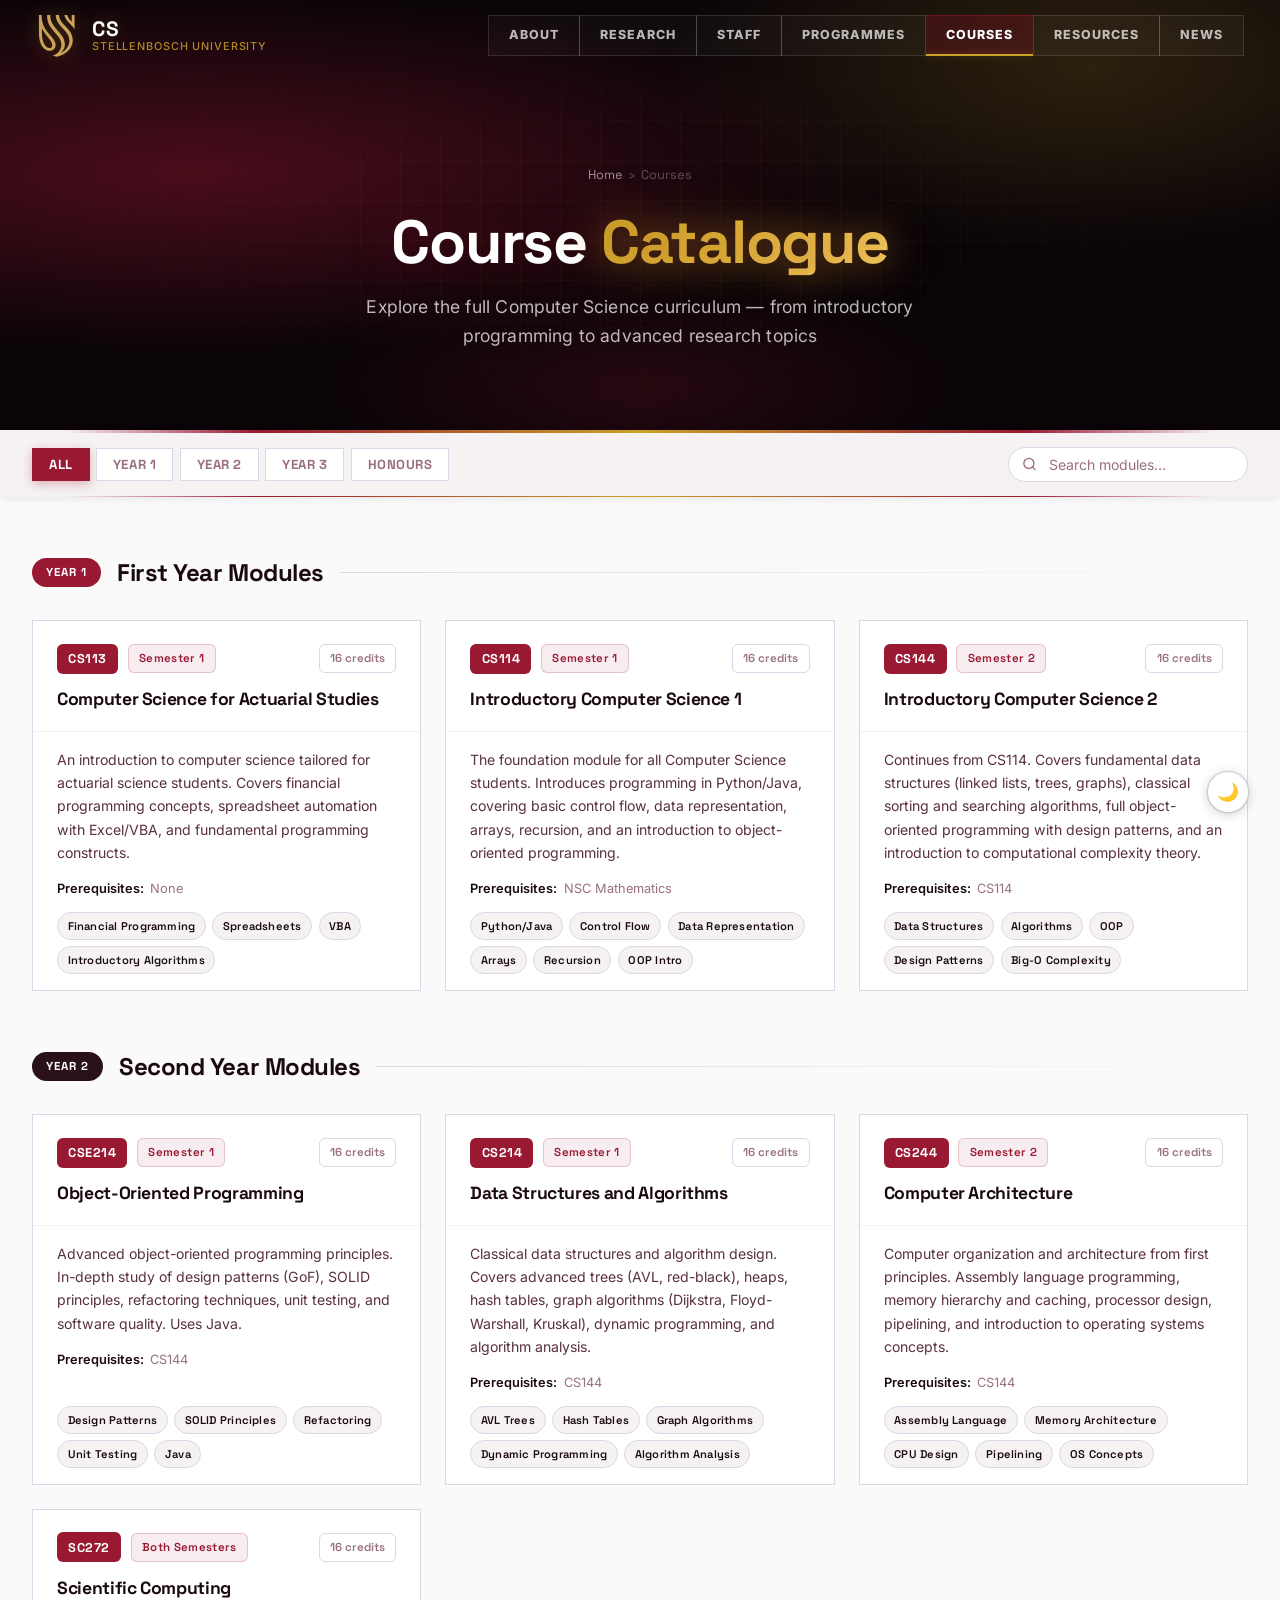
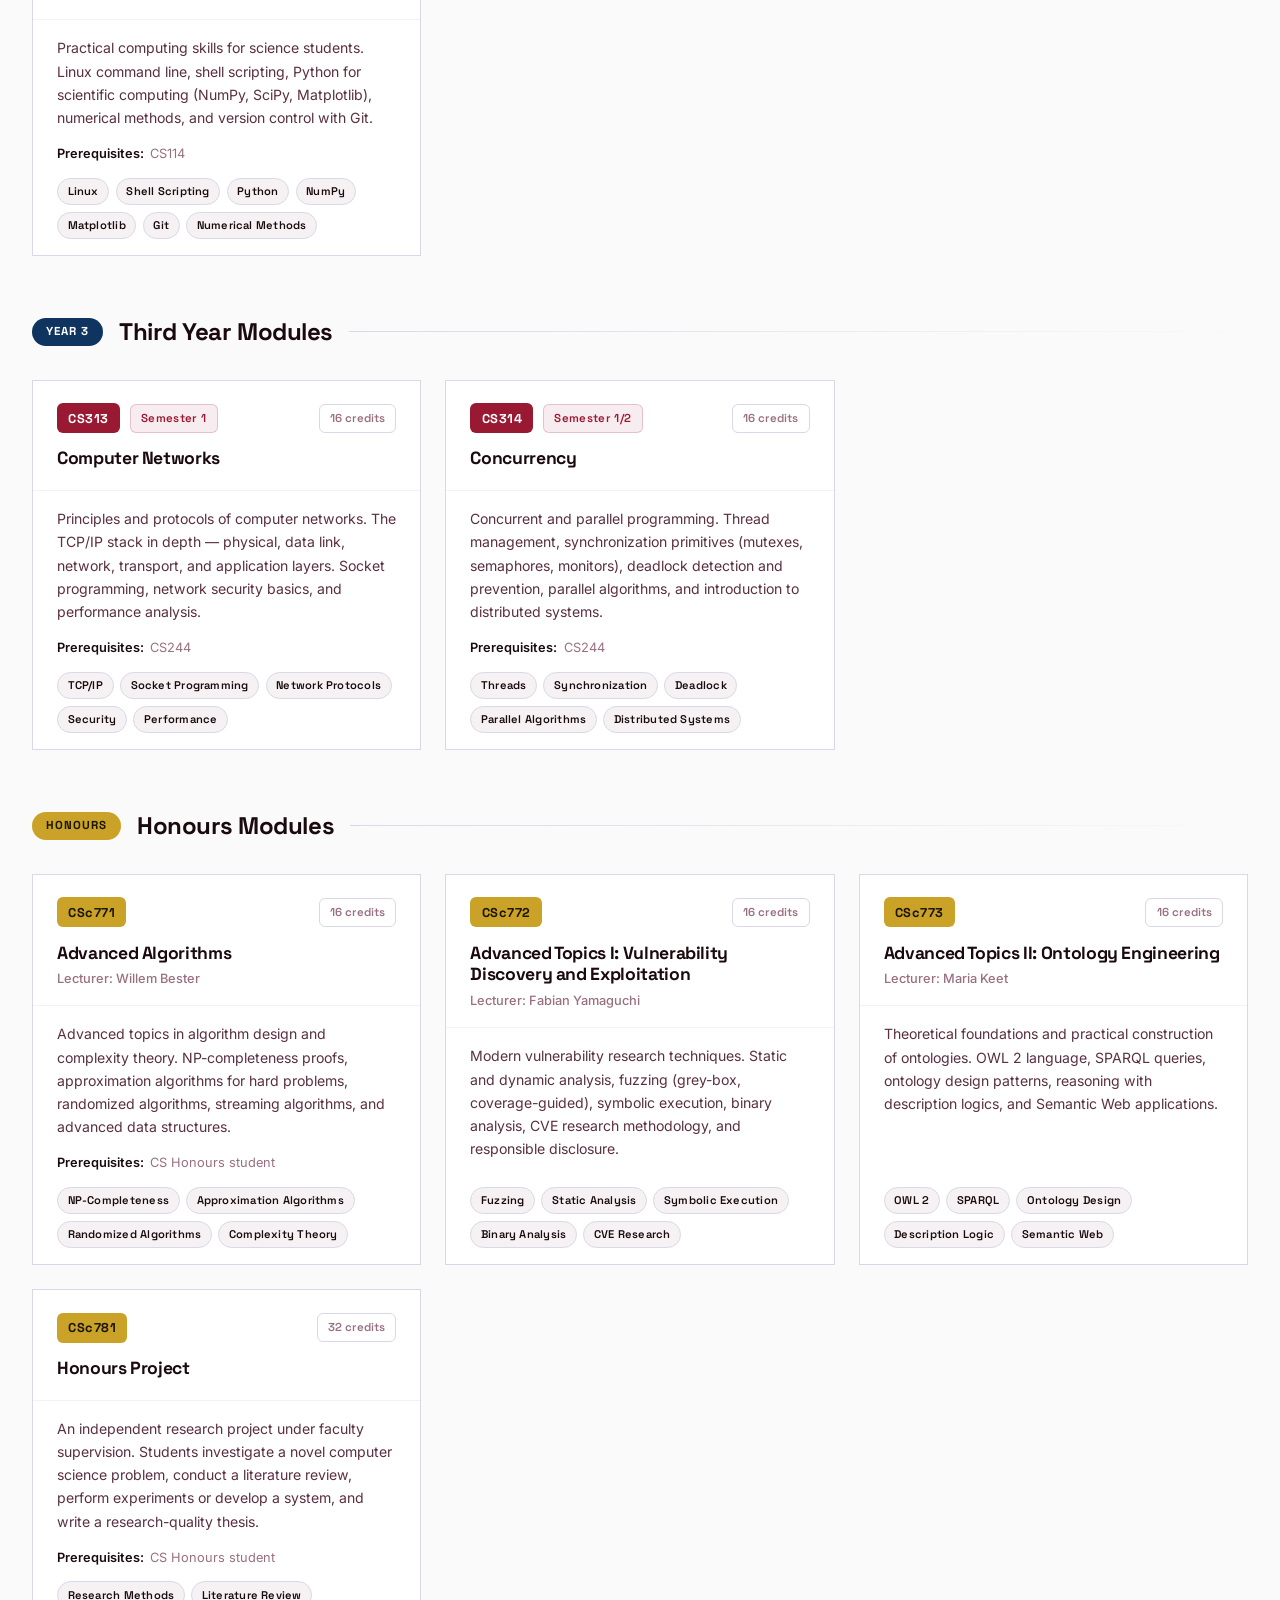
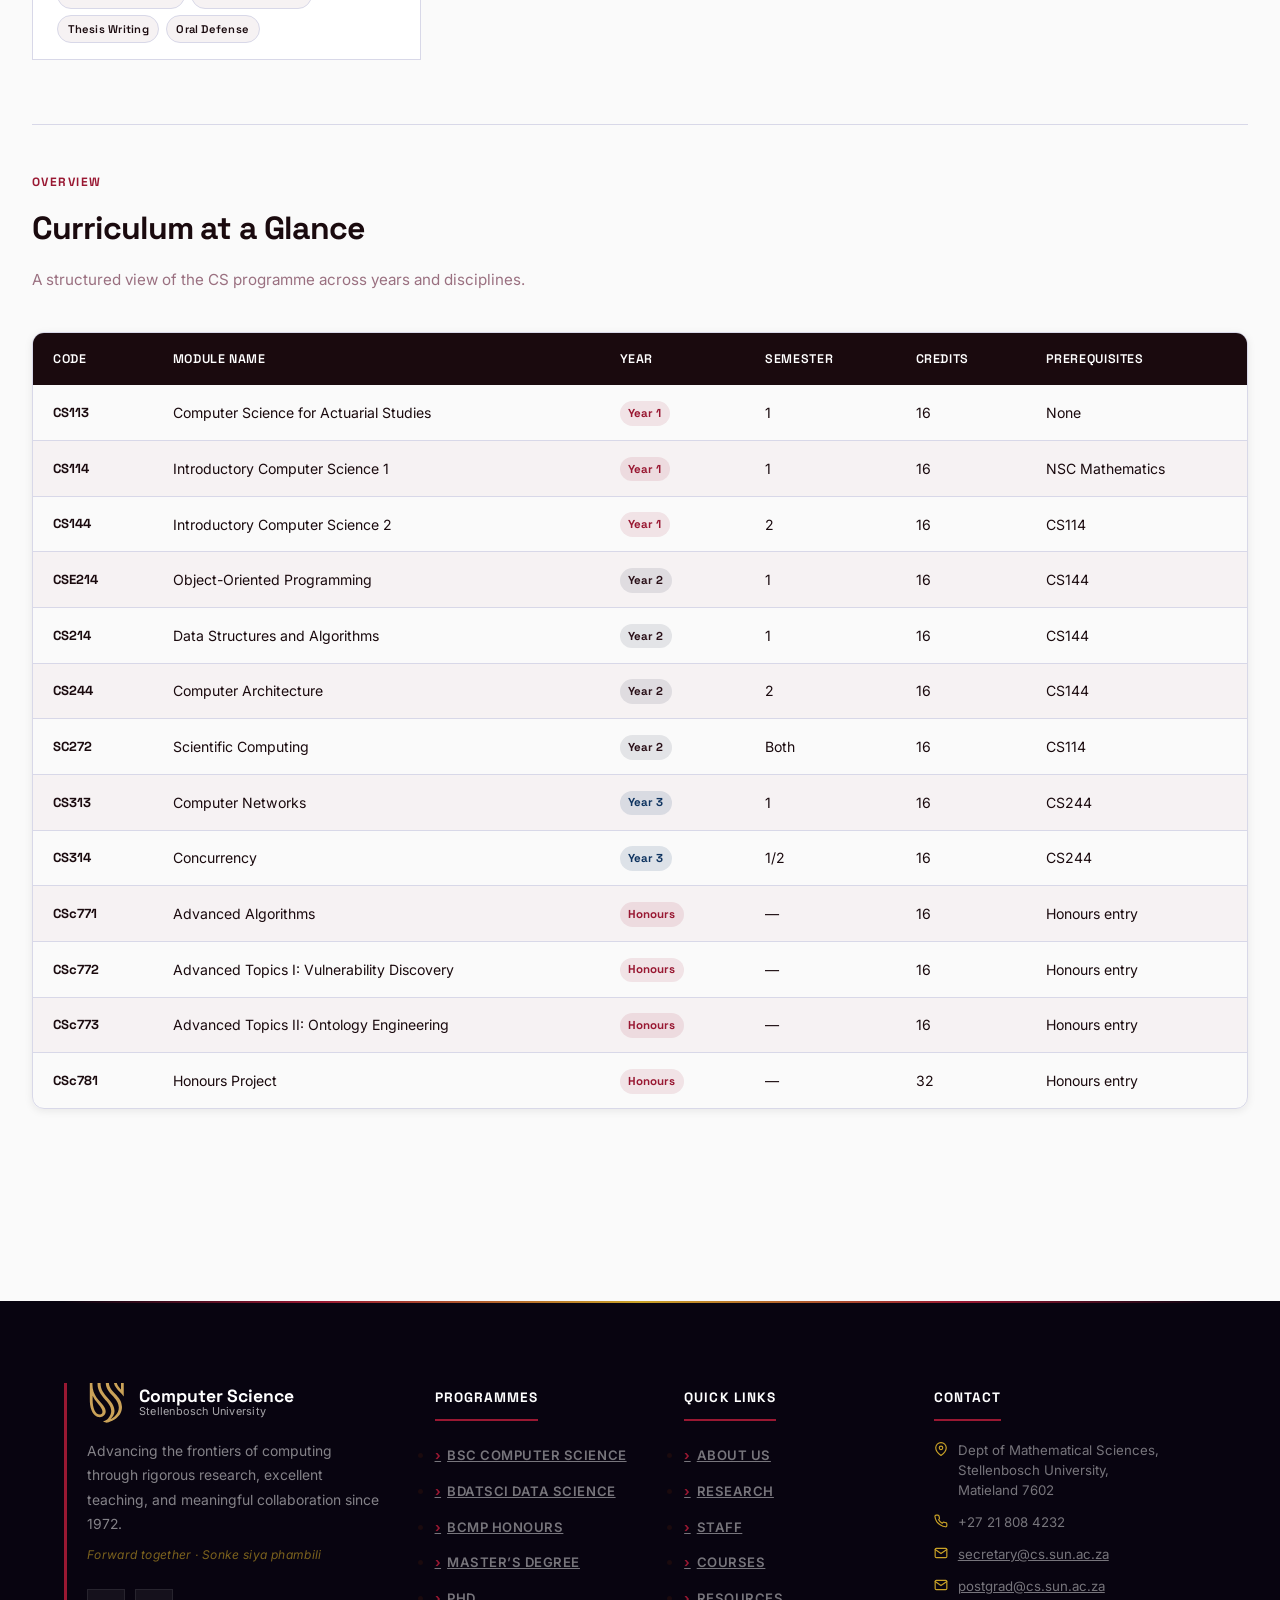
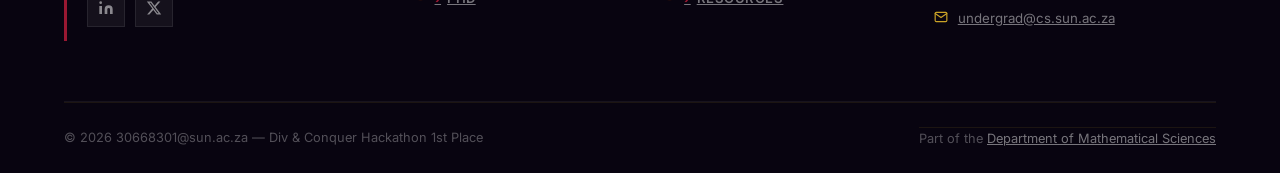
==== courses.html @ bff385bc "Stellenbosch CS Department website - hackathon" ====
<!DOCTYPE html>
<html lang="en">
<head>
  <script>var t=localStorage.getItem("su-theme");if(t)document.documentElement.setAttribute("data-theme",t);</script>
  <meta charset="UTF-8" />
  <meta name="viewport" content="width=device-width, initial-scale=1.0" />
  <title>Courses | Computer Science | Stellenbosch University</title>
  <meta name="description" content="Browse the full course catalogue for the Computer Science Division at Stellenbosch University — modules from first year through postgraduate level." />
  <link rel="icon" type="image/svg+xml" href="su-logo.svg" />
  <link rel="preconnect" href="https://fonts.googleapis.com" />
  <link rel="preconnect" href="https://fonts.gstatic.com" crossorigin />
  <link href="https://fonts.googleapis.com/css2?family=Space+Grotesk:wght@400;500;600;700&family=Inter:wght@300;400;500;600&display=swap" rel="stylesheet" />
  <link rel="stylesheet" href="theme.css" />
  <style>
    *, *::before, *::after { box-sizing: border-box; margin: 0; padding: 0; }

    html { scroll-behavior: smooth; }

    body {
      font-family: var(--font-body);
      background: var(--light);
      color: var(--text-body);
      line-height: 1.65;
    }

    /* ── PAGE HERO ── */
    .page-hero {
      padding: 10rem 2rem 5rem;
      background: var(--dark);
      position: relative;
      overflow: hidden;
      text-align: center;
    }

    .page-hero::before {
      content: '';
      position: absolute;
      inset: 0;
      background:
        radial-gradient(ellipse 80% 60% at 50% 0%, rgba(153,24,50,0.35) 0%, transparent 65%),
        radial-gradient(ellipse 40% 40% at 80% 100%, rgba(201,162,39,0.12) 0%, transparent 60%);
    }

    .page-hero::after {
      content: '';
      position: absolute;
      inset: 0;
      background-image:
        linear-gradient(rgba(255,255,255,0.025) 1px, transparent 1px),
        linear-gradient(90deg, rgba(255,255,255,0.025) 1px, transparent 1px);
      background-size: 48px 48px;
      mask-image: radial-gradient(ellipse at center, black 30%, transparent 75%);
    }

    .page-hero-content { position: relative; z-index: 1; max-width: 700px; margin: 0 auto; }

    .breadcrumb {
      display: inline-flex;
      align-items: center;
      gap: 0.4rem;
      font-size: 0.8rem;
      color: rgba(255,255,255,0.5);
      margin-bottom: 1.5rem;
      font-family: var(--font-heading);
    }

    .breadcrumb a { color: var(--accent); text-decoration: none; }
    .breadcrumb a:hover { color: var(--accent-light); }
    .breadcrumb span { color: rgba(255,255,255,0.3); }

    .page-hero h1 {
      font-family: var(--font-heading);
      font-size: clamp(2.2rem, 5vw, 3.8rem);
      font-weight: 700;
      color: white;
      letter-spacing: -0.03em;
      margin-bottom: 1rem;
      line-height: 1.1;
    }

    .page-hero h1 span { color: var(--accent); }

    .page-hero p {
      font-size: 1.1rem;
      color: rgba(255,255,255,0.65);
      max-width: 580px;
      margin: 0 auto;
      font-weight: 300;
    }

    /* ── FILTER + SEARCH BAR ── */
    .filter-bar {
      position: sticky;
      top: var(--su-nav-height, 72px);
      z-index: 900;
      background: var(--surface-alt);
      backdrop-filter: blur(10px);
      border-bottom: 1px solid var(--mid-gray);
      padding: 0.85rem 2rem;
      box-shadow: var(--shadow-sm);
    }

    .filter-bar-inner {
      max-width: 1280px;
      margin: 0 auto;
      display: flex;
      align-items: center;
      gap: 1.25rem;
      flex-wrap: wrap;
    }

    .year-tabs {
      display: flex;
      gap: 0.4rem;
      flex-wrap: wrap;
    }

    .tab-btn {
      font-family: var(--font-heading);
      font-size: 0.82rem;
      font-weight: 600;
      padding: 0.42rem 1rem;
      border-radius: 30px;
      border: 1.5px solid var(--mid-gray);
      background: var(--surface);
      color: var(--text-muted);
      cursor: pointer;
      transition: all var(--transition);
    }

    .tab-btn:hover { border-color: var(--primary); color: var(--primary); }

    .tab-btn.active {
      background: var(--primary);
      border-color: var(--primary);
      color: white;
      box-shadow: 0 3px 10px rgba(153,24,50,0.3);
    }

    .search-wrap {
      margin-left: auto;
      position: relative;
    }

    .search-wrap svg {
      position: absolute;
      left: 0.85rem;
      top: 50%;
      transform: translateY(-50%);
      color: var(--text-muted);
      pointer-events: none;
    }

    #module-search {
      font-family: var(--font-body);
      font-size: 0.88rem;
      padding: 0.52rem 1rem 0.52rem 2.5rem;
      border: 1.5px solid var(--mid-gray);
      border-radius: 30px;
      background: var(--surface);
      color: var(--text-body);
      width: 240px;
      transition: border-color var(--transition), box-shadow var(--transition);
      outline: none;
    }

    #module-search:focus {
      border-color: var(--primary);
      box-shadow: 0 0 0 3px rgba(153,24,50,0.12);
    }

    #module-search::placeholder { color: var(--text-muted); }

    /* ── MAIN CONTENT ── */
    .main { max-width: 1280px; margin: 0 auto; padding: 3.5rem 2rem 5rem; }

    /* ── YEAR SECTION HEADERS ── */
    .year-section { margin-bottom: 3.5rem; }

    .year-section-header {
      display: flex;
      align-items: center;
      gap: 1rem;
      margin-bottom: 1.75rem;
    }

    .year-badge {
      font-family: var(--font-heading);
      font-size: 0.72rem;
      font-weight: 700;
      letter-spacing: 0.08em;
      text-transform: uppercase;
      padding: 0.3rem 0.9rem;
      border-radius: 30px;
      background: var(--primary);
      color: white;
      flex-shrink: 0;
    }

    .year-section-header h2 {
      font-family: var(--font-heading);
      font-size: 1.5rem;
      font-weight: 700;
      color: var(--dark);
      letter-spacing: -0.02em;
    }

    .year-section-header::after {
      content: '';
      flex: 1;
      height: 1px;
      background: linear-gradient(90deg, var(--mid-gray) 0%, transparent 100%);
    }

    /* ── MODULE GRID ── */
    .modules-grid {
      display: grid;
      grid-template-columns: repeat(auto-fill, minmax(340px, 1fr));
      gap: 1.5rem;
    }

    /* ── MODULE CARD ── */
    .module-card {
      background: var(--surface);
      border-radius: var(--border-radius);
      border: 1px solid var(--mid-gray);
      overflow: hidden;
      display: flex;
      flex-direction: column;
      transition: transform var(--transition), box-shadow var(--transition), border-color var(--transition);
      opacity: 0;
      transform: translateY(28px);
    }

    .module-card.visible {
      opacity: 1;
      transform: translateY(0);
      transition: opacity 0.5s ease, transform 0.5s ease, box-shadow var(--transition), border-color var(--transition);
    }

    .module-card:hover {
      transform: translateY(-4px);
      box-shadow: var(--shadow-md);
      border-color: rgba(153,24,50,0.25);
    }

    .module-card-top {
      padding: 1.4rem 1.5rem 1rem;
      border-bottom: 1px solid var(--light-gray);
    }

    .module-card-meta {
      display: flex;
      align-items: center;
      gap: 0.6rem;
      flex-wrap: wrap;
      margin-bottom: 0.9rem;
    }

    .module-code {
      font-family: var(--font-heading);
      font-size: 0.8rem;
      font-weight: 700;
      letter-spacing: 0.04em;
      background: var(--primary);
      color: white;
      padding: 0.28rem 0.7rem;
      border-radius: var(--border-radius-sm);
    }

    .semester-badge {
      font-family: var(--font-heading);
      font-size: 0.72rem;
      font-weight: 600;
      letter-spacing: 0.03em;
      padding: 0.25rem 0.65rem;
      border-radius: var(--border-radius-sm);
      background: rgba(153,24,50,0.08);
      color: var(--primary);
      border: 1px solid rgba(153,24,50,0.2);
    }

    .credit-badge {
      font-family: var(--font-heading);
      font-size: 0.72rem;
      font-weight: 600;
      color: var(--text-muted);
      border: 1px solid var(--mid-gray);
      padding: 0.25rem 0.65rem;
      border-radius: var(--border-radius-sm);
      margin-left: auto;
    }

    .module-card-top h3 {
      font-family: var(--font-heading);
      font-size: 1.1rem;
      font-weight: 700;
      color: var(--dark);
      letter-spacing: -0.02em;
      line-height: 1.25;
      margin-bottom: 0.3rem;
    }

    .module-lecturer {
      font-size: 0.8rem;
      color: var(--text-muted);
      font-weight: 500;
    }

    .module-card-body {
      padding: 1rem 1.5rem;
      flex: 1;
      display: flex;
      flex-direction: column;
      gap: 0.85rem;
    }

    .module-desc {
      font-size: 0.88rem;
      color: var(--text-secondary);
      line-height: 1.65;
    }

    .prereqs {
      font-size: 0.8rem;
      color: var(--text-muted);
      display: flex;
      align-items: flex-start;
      gap: 0.4rem;
    }

    .prereqs strong {
      color: var(--text-body);
      font-weight: 600;
      white-space: nowrap;
    }

    .topics {
      display: flex;
      flex-wrap: wrap;
      gap: 0.4rem;
      margin-top: auto;
    }

    .topic-chip {
      font-family: var(--font-heading);
      font-size: 0.7rem;
      font-weight: 600;
      letter-spacing: 0.02em;
      padding: 0.22rem 0.6rem;
      border-radius: 30px;
      background: var(--light-gray);
      color: var(--text-body);
      border: 1px solid var(--mid-gray);
      transition: background var(--transition), color var(--transition);
    }

    .module-card:hover .topic-chip {
      background: rgba(153,24,50,0.05);
      border-color: rgba(153,24,50,0.2);
      color: var(--primary-dark);
    }

    /* ── NO RESULTS ── */
    .no-results {
      display: none;
      text-align: center;
      padding: 4rem 2rem;
      color: var(--text-muted);
    }

    .no-results svg { margin-bottom: 1rem; opacity: 0.4; }
    .no-results h3 { font-family: var(--font-heading); font-size: 1.3rem; color: var(--text-body); margin-bottom: 0.5rem; }
    .no-results p { font-size: 0.9rem; }

    /* ── CURRICULUM TABLE ── */
    .curriculum-section {
      margin: 4rem 0;
      padding: 3rem 0;
      border-top: 1px solid var(--mid-gray);
    }

    .section-label {
      font-family: var(--font-heading);
      font-size: 0.75rem;
      font-weight: 700;
      letter-spacing: 0.12em;
      text-transform: uppercase;
      color: var(--primary);
      margin-bottom: 0.6rem;
    }

    .curriculum-section h2 {
      font-family: var(--font-heading);
      font-size: 2rem;
      font-weight: 700;
      color: var(--dark);
      letter-spacing: -0.03em;
      margin-bottom: 0.75rem;
    }

    .curriculum-section > p {
      color: var(--text-muted);
      font-size: 0.95rem;
      margin-bottom: 2.5rem;
      max-width: 600px;
    }

    .curriculum-table-wrap {
      overflow-x: auto;
      border-radius: var(--border-radius);
      border: 1px solid var(--mid-gray);
      box-shadow: var(--shadow-sm);
    }

    .curriculum-table {
      width: 100%;
      border-collapse: collapse;
      font-size: 0.88rem;
    }

    .curriculum-table thead {
      background: var(--dark);
      color: white;
    }

    .curriculum-table thead th {
      font-family: var(--font-heading);
      font-size: 0.78rem;
      font-weight: 600;
      letter-spacing: 0.05em;
      text-transform: uppercase;
      padding: 1rem 1.25rem;
      text-align: left;
      white-space: nowrap;
    }

    .curriculum-table tbody tr {
      border-bottom: 1px solid var(--mid-gray);
      transition: background var(--transition);
    }

    .curriculum-table tbody tr:last-child { border-bottom: none; }
    .curriculum-table tbody tr:hover { background: rgba(153,24,50,0.03); }

    .curriculum-table tbody td {
      padding: 0.9rem 1.25rem;
      vertical-align: middle;
      color: var(--text-body);
    }

    .curriculum-table tbody tr:nth-child(even) td { background: var(--surface-alt); }
    .curriculum-table tbody tr:nth-child(even):hover td { background: rgba(153,24,50,0.03); }

    .ct-code {
      font-family: var(--font-heading);
      font-weight: 700;
      color: var(--primary);
      font-size: 0.82rem;
    }

    .ct-year {
      display: inline-block;
      font-size: 0.72rem;
      font-weight: 700;
      font-family: var(--font-heading);
      padding: 0.18rem 0.55rem;
      border-radius: 30px;
    }

    .ct-year-1 { background: rgba(153,24,50,0.1); color: var(--primary); }
    .ct-year-2 { background: rgba(22,33,62,0.1); color: var(--dark-mid); }
    .ct-year-3 { background: rgba(15,52,96,0.12); color: var(--dark-card); }
    .ct-year-h { background: rgba(153,24,50,0.1); color: var(--primary); }


    /* ── ANIMATIONS ── */
    @keyframes fadeSlideUp {
      from { opacity: 0; transform: translateY(24px); }
      to { opacity: 1; transform: translateY(0); }
    }

    .fade-up {
      opacity: 0;
      transform: translateY(24px);
      transition: opacity 0.6s ease, transform 0.6s ease;
    }

    .fade-up.visible {
      opacity: 1;
      transform: translateY(0);
    }

    /* ── RESPONSIVE ── */
    @media (max-width: 768px) {
      .modules-grid { grid-template-columns: 1fr; }
      .filter-bar-inner { gap: 0.75rem; }
      .page-hero { padding: 8rem 1.25rem 4rem; }
    }

    @media (max-width: 480px) {
      .main { padding: 2.5rem 1.25rem 4rem; }
      .year-tabs { gap: 0.3rem; }
      .tab-btn { font-size: 0.75rem; padding: 0.35rem 0.75rem; }
    }

    /* ── HONOURS ACCENT ── */
    .module-card[data-year="honours"] .module-code { background: var(--accent); color: #1a1400; }
    .module-card[data-year="honours"] .year-badge { background: var(--accent); color: #1a1400; }

    /* ── HIDDEN STATE ── */
    .module-card.hidden { display: none; }
    .year-section.hidden { display: none; }
  </style>
</head>
<body>
<a href="#main-content" class="skip-to-content">Skip to main content</a>

<!-- ── NAVIGATION (Web Component) ── -->
<script src="components.js"></script>
<su-nav></su-nav>

<!-- ── PAGE HERO ── -->
<section class="page-hero">
  <div class="page-hero-content">
    <div class="breadcrumb">
      <a href="index.html">Home</a>
      <span>›</span>
      <span>Courses</span>
    </div>
    <h1>Course <span>Catalogue</span></h1>
    <p>Explore the full Computer Science curriculum — from introductory programming to advanced research topics</p>
  </div>
</section>

<!-- ── FILTER BAR ── -->
<div class="filter-bar" id="filter-bar">
  <div class="filter-bar-inner">
    <div class="year-tabs" role="tablist" aria-label="Filter by year">
      <button class="tab-btn active" data-filter="all" role="tab" aria-selected="true">All</button>
      <button class="tab-btn" data-filter="1" role="tab" aria-selected="false">Year 1</button>
      <button class="tab-btn" data-filter="2" role="tab" aria-selected="false">Year 2</button>
      <button class="tab-btn" data-filter="3" role="tab" aria-selected="false">Year 3</button>
      <button class="tab-btn" data-filter="honours" role="tab" aria-selected="false">Honours</button>
    </div>
    <div class="search-wrap">
      <svg width="15" height="15" viewBox="0 0 24 24" fill="none" stroke="currentColor" stroke-width="2.2" stroke-linecap="round" stroke-linejoin="round">
        <circle cx="11" cy="11" r="8"/><line x1="21" y1="21" x2="16.65" y2="16.65"/>
      </svg>
      <input type="text" id="module-search" placeholder="Search modules…" aria-label="Search modules" autocomplete="off" />
    </div>
  </div>
</div>

<!-- ── MAIN ── -->
<main class="main" id="main-content">

  <!-- YEAR 1 -->
  <section class="year-section" id="section-year1">
    <div class="year-section-header">
      <span class="year-badge">Year 1</span>
      <h2>First Year Modules</h2>
    </div>
    <div class="modules-grid">

      <!-- CS113 -->
      <article class="module-card fade-up" data-year="1" data-code="cs113" data-name="computer science for actuarial studies">
        <div class="module-card-top">
          <div class="module-card-meta">
            <span class="module-code">CS113</span>
            <span class="semester-badge">Semester 1</span>
            <span class="credit-badge">16 credits</span>
          </div>
          <h3>Computer Science for Actuarial Studies</h3>
        </div>
        <div class="module-card-body">
          <p class="module-desc">An introduction to computer science tailored for actuarial science students. Covers financial programming concepts, spreadsheet automation with Excel/VBA, and fundamental programming constructs.</p>
          <p class="prereqs"><strong>Prerequisites:</strong> None</p>
          <div class="topics">
            <span class="topic-chip">Financial Programming</span>
            <span class="topic-chip">Spreadsheets</span>
            <span class="topic-chip">VBA</span>
            <span class="topic-chip">Introductory Algorithms</span>
          </div>
        </div>
      </article>

      <!-- CS114 -->
      <article class="module-card fade-up" data-year="1" data-code="cs114" data-name="introductory computer science 1">
        <div class="module-card-top">
          <div class="module-card-meta">
            <span class="module-code">CS114</span>
            <span class="semester-badge">Semester 1</span>
            <span class="credit-badge">16 credits</span>
          </div>
          <h3>Introductory Computer Science 1</h3>
        </div>
        <div class="module-card-body">
          <p class="module-desc">The foundation module for all Computer Science students. Introduces programming in Python/Java, covering basic control flow, data representation, arrays, recursion, and an introduction to object-oriented programming.</p>
          <p class="prereqs"><strong>Prerequisites:</strong> NSC Mathematics</p>
          <div class="topics">
            <span class="topic-chip">Python/Java</span>
            <span class="topic-chip">Control Flow</span>
            <span class="topic-chip">Data Representation</span>
            <span class="topic-chip">Arrays</span>
            <span class="topic-chip">Recursion</span>
            <span class="topic-chip">OOP Intro</span>
          </div>
        </div>
      </article>

      <!-- CS144 -->
      <article class="module-card fade-up" data-year="1" data-code="cs144" data-name="introductory computer science 2">
        <div class="module-card-top">
          <div class="module-card-meta">
            <span class="module-code">CS144</span>
            <span class="semester-badge">Semester 2</span>
            <span class="credit-badge">16 credits</span>
          </div>
          <h3>Introductory Computer Science 2</h3>
        </div>
        <div class="module-card-body">
          <p class="module-desc">Continues from CS114. Covers fundamental data structures (linked lists, trees, graphs), classical sorting and searching algorithms, full object-oriented programming with design patterns, and an introduction to computational complexity theory.</p>
          <p class="prereqs"><strong>Prerequisites:</strong> CS114</p>
          <div class="topics">
            <span class="topic-chip">Data Structures</span>
            <span class="topic-chip">Algorithms</span>
            <span class="topic-chip">OOP</span>
            <span class="topic-chip">Design Patterns</span>
            <span class="topic-chip">Big-O Complexity</span>
          </div>
        </div>
      </article>

    </div>
  </section>

  <!-- YEAR 2 -->
  <section class="year-section" id="section-year2">
    <div class="year-section-header">
      <span class="year-badge" style="background:var(--dark-mid);">Year 2</span>
      <h2>Second Year Modules</h2>
    </div>
    <div class="modules-grid">

      <!-- CSE214 -->
      <article class="module-card fade-up" data-year="2" data-code="cse214" data-name="object-oriented programming">
        <div class="module-card-top">
          <div class="module-card-meta">
            <span class="module-code">CSE214</span>
            <span class="semester-badge">Semester 1</span>
            <span class="credit-badge">16 credits</span>
          </div>
          <h3>Object-Oriented Programming</h3>
        </div>
        <div class="module-card-body">
          <p class="module-desc">Advanced object-oriented programming principles. In-depth study of design patterns (GoF), SOLID principles, refactoring techniques, unit testing, and software quality. Uses Java.</p>
          <p class="prereqs"><strong>Prerequisites:</strong> CS144</p>
          <div class="topics">
            <span class="topic-chip">Design Patterns</span>
            <span class="topic-chip">SOLID Principles</span>
            <span class="topic-chip">Refactoring</span>
            <span class="topic-chip">Unit Testing</span>
            <span class="topic-chip">Java</span>
          </div>
        </div>
      </article>

      <!-- CS214 -->
      <article class="module-card fade-up" data-year="2" data-code="cs214" data-name="data structures and algorithms">
        <div class="module-card-top">
          <div class="module-card-meta">
            <span class="module-code">CS214</span>
            <span class="semester-badge">Semester 1</span>
            <span class="credit-badge">16 credits</span>
          </div>
          <h3>Data Structures and Algorithms</h3>
        </div>
        <div class="module-card-body">
          <p class="module-desc">Classical data structures and algorithm design. Covers advanced trees (AVL, red-black), heaps, hash tables, graph algorithms (Dijkstra, Floyd-Warshall, Kruskal), dynamic programming, and algorithm analysis.</p>
          <p class="prereqs"><strong>Prerequisites:</strong> CS144</p>
          <div class="topics">
            <span class="topic-chip">AVL Trees</span>
            <span class="topic-chip">Hash Tables</span>
            <span class="topic-chip">Graph Algorithms</span>
            <span class="topic-chip">Dynamic Programming</span>
            <span class="topic-chip">Algorithm Analysis</span>
          </div>
        </div>
      </article>

      <!-- CS244 -->
      <article class="module-card fade-up" data-year="2" data-code="cs244" data-name="computer architecture">
        <div class="module-card-top">
          <div class="module-card-meta">
            <span class="module-code">CS244</span>
            <span class="semester-badge">Semester 2</span>
            <span class="credit-badge">16 credits</span>
          </div>
          <h3>Computer Architecture</h3>
        </div>
        <div class="module-card-body">
          <p class="module-desc">Computer organization and architecture from first principles. Assembly language programming, memory hierarchy and caching, processor design, pipelining, and introduction to operating systems concepts.</p>
          <p class="prereqs"><strong>Prerequisites:</strong> CS144</p>
          <div class="topics">
            <span class="topic-chip">Assembly Language</span>
            <span class="topic-chip">Memory Architecture</span>
            <span class="topic-chip">CPU Design</span>
            <span class="topic-chip">Pipelining</span>
            <span class="topic-chip">OS Concepts</span>
          </div>
        </div>
      </article>

      <!-- SC272 -->
      <article class="module-card fade-up" data-year="2" data-code="sc272" data-name="scientific computing">
        <div class="module-card-top">
          <div class="module-card-meta">
            <span class="module-code">SC272</span>
            <span class="semester-badge">Both Semesters</span>
            <span class="credit-badge">16 credits</span>
          </div>
          <h3>Scientific Computing</h3>
        </div>
        <div class="module-card-body">
          <p class="module-desc">Practical computing skills for science students. Linux command line, shell scripting, Python for scientific computing (NumPy, SciPy, Matplotlib), numerical methods, and version control with Git.</p>
          <p class="prereqs"><strong>Prerequisites:</strong> CS114</p>
          <div class="topics">
            <span class="topic-chip">Linux</span>
            <span class="topic-chip">Shell Scripting</span>
            <span class="topic-chip">Python</span>
            <span class="topic-chip">NumPy</span>
            <span class="topic-chip">Matplotlib</span>
            <span class="topic-chip">Git</span>
            <span class="topic-chip">Numerical Methods</span>
          </div>
        </div>
      </article>

    </div>
  </section>

  <!-- YEAR 3 -->
  <section class="year-section" id="section-year3">
    <div class="year-section-header">
      <span class="year-badge" style="background:var(--dark-card);">Year 3</span>
      <h2>Third Year Modules</h2>
    </div>
    <div class="modules-grid">

      <!-- CS313 -->
      <article class="module-card fade-up" data-year="3" data-code="cs313" data-name="computer networks">
        <div class="module-card-top">
          <div class="module-card-meta">
            <span class="module-code">CS313</span>
            <span class="semester-badge">Semester 1</span>
            <span class="credit-badge">16 credits</span>
          </div>
          <h3>Computer Networks</h3>
        </div>
        <div class="module-card-body">
          <p class="module-desc">Principles and protocols of computer networks. The TCP/IP stack in depth — physical, data link, network, transport, and application layers. Socket programming, network security basics, and performance analysis.</p>
          <p class="prereqs"><strong>Prerequisites:</strong> CS244</p>
          <div class="topics">
            <span class="topic-chip">TCP/IP</span>
            <span class="topic-chip">Socket Programming</span>
            <span class="topic-chip">Network Protocols</span>
            <span class="topic-chip">Security</span>
            <span class="topic-chip">Performance</span>
          </div>
        </div>
      </article>

      <!-- CS314 -->
      <article class="module-card fade-up" data-year="3" data-code="cs314" data-name="concurrency">
        <div class="module-card-top">
          <div class="module-card-meta">
            <span class="module-code">CS314</span>
            <span class="semester-badge">Semester 1/2</span>
            <span class="credit-badge">16 credits</span>
          </div>
          <h3>Concurrency</h3>
        </div>
        <div class="module-card-body">
          <p class="module-desc">Concurrent and parallel programming. Thread management, synchronization primitives (mutexes, semaphores, monitors), deadlock detection and prevention, parallel algorithms, and introduction to distributed systems.</p>
          <p class="prereqs"><strong>Prerequisites:</strong> CS244</p>
          <div class="topics">
            <span class="topic-chip">Threads</span>
            <span class="topic-chip">Synchronization</span>
            <span class="topic-chip">Deadlock</span>
            <span class="topic-chip">Parallel Algorithms</span>
            <span class="topic-chip">Distributed Systems</span>
          </div>
        </div>
      </article>

    </div>
  </section>

  <!-- HONOURS -->
  <section class="year-section" id="section-honours">
    <div class="year-section-header">
      <span class="year-badge" style="background:var(--accent);color:#1a1400;">Honours</span>
      <h2>Honours Modules</h2>
    </div>
    <div class="modules-grid">

      <!-- CSc771 -->
      <article class="module-card fade-up" data-year="honours" data-code="csc771" data-name="advanced algorithms">
        <div class="module-card-top">
          <div class="module-card-meta">
            <span class="module-code" style="background:var(--accent);color:#1a1400;">CSc771</span>
            <span class="credit-badge">16 credits</span>
          </div>
          <h3>Advanced Algorithms</h3>
          <p class="module-lecturer">Lecturer: Willem Bester</p>
        </div>
        <div class="module-card-body">
          <p class="module-desc">Advanced topics in algorithm design and complexity theory. NP-completeness proofs, approximation algorithms for hard problems, randomized algorithms, streaming algorithms, and advanced data structures.</p>
          <p class="prereqs"><strong>Prerequisites:</strong> CS Honours student</p>
          <div class="topics">
            <span class="topic-chip">NP-Completeness</span>
            <span class="topic-chip">Approximation Algorithms</span>
            <span class="topic-chip">Randomized Algorithms</span>
            <span class="topic-chip">Complexity Theory</span>
          </div>
        </div>
      </article>

      <!-- CSc772 -->
      <article class="module-card fade-up" data-year="honours" data-code="csc772" data-name="advanced topics vulnerability discovery exploitation">
        <div class="module-card-top">
          <div class="module-card-meta">
            <span class="module-code" style="background:var(--accent);color:#1a1400;">CSc772</span>
            <span class="credit-badge">16 credits</span>
          </div>
          <h3>Advanced Topics I: Vulnerability Discovery and Exploitation</h3>
          <p class="module-lecturer">Lecturer: Fabian Yamaguchi</p>
        </div>
        <div class="module-card-body">
          <p class="module-desc">Modern vulnerability research techniques. Static and dynamic analysis, fuzzing (grey-box, coverage-guided), symbolic execution, binary analysis, CVE research methodology, and responsible disclosure.</p>
          <div class="topics">
            <span class="topic-chip">Fuzzing</span>
            <span class="topic-chip">Static Analysis</span>
            <span class="topic-chip">Symbolic Execution</span>
            <span class="topic-chip">Binary Analysis</span>
            <span class="topic-chip">CVE Research</span>
          </div>
        </div>
      </article>

      <!-- CSc773 -->
      <article class="module-card fade-up" data-year="honours" data-code="csc773" data-name="advanced topics ontology engineering">
        <div class="module-card-top">
          <div class="module-card-meta">
            <span class="module-code" style="background:var(--accent);color:#1a1400;">CSc773</span>
            <span class="credit-badge">16 credits</span>
          </div>
          <h3>Advanced Topics II: Ontology Engineering</h3>
          <p class="module-lecturer">Lecturer: Maria Keet</p>
        </div>
        <div class="module-card-body">
          <p class="module-desc">Theoretical foundations and practical construction of ontologies. OWL 2 language, SPARQL queries, ontology design patterns, reasoning with description logics, and Semantic Web applications.</p>
          <div class="topics">
            <span class="topic-chip">OWL 2</span>
            <span class="topic-chip">SPARQL</span>
            <span class="topic-chip">Ontology Design</span>
            <span class="topic-chip">Description Logic</span>
            <span class="topic-chip">Semantic Web</span>
          </div>
        </div>
      </article>

      <!-- CSc781 -->
      <article class="module-card fade-up" data-year="honours" data-code="csc781" data-name="honours project research thesis">
        <div class="module-card-top">
          <div class="module-card-meta">
            <span class="module-code" style="background:var(--accent);color:#1a1400;">CSc781</span>
            <span class="credit-badge">32 credits</span>
          </div>
          <h3>Honours Project</h3>
        </div>
        <div class="module-card-body">
          <p class="module-desc">An independent research project under faculty supervision. Students investigate a novel computer science problem, conduct a literature review, perform experiments or develop a system, and write a research-quality thesis.</p>
          <p class="prereqs"><strong>Prerequisites:</strong> CS Honours student</p>
          <div class="topics">
            <span class="topic-chip">Research Methods</span>
            <span class="topic-chip">Literature Review</span>
            <span class="topic-chip">Thesis Writing</span>
            <span class="topic-chip">Oral Defense</span>
          </div>
        </div>
      </article>

    </div>
  </section>

  <!-- NO RESULTS -->
  <div class="no-results" id="no-results" aria-live="polite">
    <svg width="56" height="56" viewBox="0 0 24 24" fill="none" stroke="currentColor" stroke-width="1.5">
      <circle cx="11" cy="11" r="8"/><line x1="21" y1="21" x2="16.65" y2="16.65"/>
      <line x1="8" y1="11" x2="14" y2="11"/>
    </svg>
    <h3>No modules found</h3>
    <p>Try adjusting your search term or clearing the filter.</p>
  </div>

  <!-- CURRICULUM TABLE -->
  <section class="curriculum-section fade-up">
    <div class="section-label">Overview</div>
    <h2>Curriculum at a Glance</h2>
    <p>A structured view of the CS programme across years and disciplines.</p>
    <div class="curriculum-table-wrap">
      <table class="curriculum-table" aria-label="Curriculum overview">
        <thead>
          <tr>
            <th>Code</th>
            <th>Module Name</th>
            <th>Year</th>
            <th>Semester</th>
            <th>Credits</th>
            <th>Prerequisites</th>
          </tr>
        </thead>
        <tbody>
          <tr>
            <td class="ct-code">CS113</td>
            <td>Computer Science for Actuarial Studies</td>
            <td><span class="ct-year ct-year-1">Year 1</span></td>
            <td>1</td>
            <td>16</td>
            <td>None</td>
          </tr>
          <tr>
            <td class="ct-code">CS114</td>
            <td>Introductory Computer Science 1</td>
            <td><span class="ct-year ct-year-1">Year 1</span></td>
            <td>1</td>
            <td>16</td>
            <td>NSC Mathematics</td>
          </tr>
          <tr>
            <td class="ct-code">CS144</td>
            <td>Introductory Computer Science 2</td>
            <td><span class="ct-year ct-year-1">Year 1</span></td>
            <td>2</td>
            <td>16</td>
            <td>CS114</td>
          </tr>
          <tr>
            <td class="ct-code">CSE214</td>
            <td>Object-Oriented Programming</td>
            <td><span class="ct-year ct-year-2">Year 2</span></td>
            <td>1</td>
            <td>16</td>
            <td>CS144</td>
          </tr>
          <tr>
            <td class="ct-code">CS214</td>
            <td>Data Structures and Algorithms</td>
            <td><span class="ct-year ct-year-2">Year 2</span></td>
            <td>1</td>
            <td>16</td>
            <td>CS144</td>
          </tr>
          <tr>
            <td class="ct-code">CS244</td>
            <td>Computer Architecture</td>
            <td><span class="ct-year ct-year-2">Year 2</span></td>
            <td>2</td>
            <td>16</td>
            <td>CS144</td>
          </tr>
          <tr>
            <td class="ct-code">SC272</td>
            <td>Scientific Computing</td>
            <td><span class="ct-year ct-year-2">Year 2</span></td>
            <td>Both</td>
            <td>16</td>
            <td>CS114</td>
          </tr>
          <tr>
            <td class="ct-code">CS313</td>
            <td>Computer Networks</td>
            <td><span class="ct-year ct-year-3">Year 3</span></td>
            <td>1</td>
            <td>16</td>
            <td>CS244</td>
          </tr>
          <tr>
            <td class="ct-code">CS314</td>
            <td>Concurrency</td>
            <td><span class="ct-year ct-year-3">Year 3</span></td>
            <td>1/2</td>
            <td>16</td>
            <td>CS244</td>
          </tr>
          <tr>
            <td class="ct-code">CSc771</td>
            <td>Advanced Algorithms</td>
            <td><span class="ct-year ct-year-h">Honours</span></td>
            <td>—</td>
            <td>16</td>
            <td>Honours entry</td>
          </tr>
          <tr>
            <td class="ct-code">CSc772</td>
            <td>Advanced Topics I: Vulnerability Discovery</td>
            <td><span class="ct-year ct-year-h">Honours</span></td>
            <td>—</td>
            <td>16</td>
            <td>Honours entry</td>
          </tr>
          <tr>
            <td class="ct-code">CSc773</td>
            <td>Advanced Topics II: Ontology Engineering</td>
            <td><span class="ct-year ct-year-h">Honours</span></td>
            <td>—</td>
            <td>16</td>
            <td>Honours entry</td>
          </tr>
          <tr>
            <td class="ct-code">CSc781</td>
            <td>Honours Project</td>
            <td><span class="ct-year ct-year-h">Honours</span></td>
            <td>—</td>
            <td>32</td>
            <td>Honours entry</td>
          </tr>
        </tbody>
      </table>
    </div>
  </section>

</main>

<!-- ── FOOTER (Web Component) ── -->
<su-footer></su-footer>

<script>
  // ── INTERSECTION OBSERVER ANIMATIONS ──
  const observerOpts = { threshold: 0.08, rootMargin: '0px 0px -40px 0px' };
  const fadeObserver = new IntersectionObserver((entries) => {
    entries.forEach((entry, i) => {
      if (entry.isIntersecting) {
        setTimeout(() => entry.target.classList.add('visible'), i * 60);
        fadeObserver.unobserve(entry.target);
      }
    });
  }, observerOpts);

  document.querySelectorAll('.fade-up').forEach(el => fadeObserver.observe(el));

  // ── YEAR FILTER TABS ──
  const tabs = document.querySelectorAll('.tab-btn');
  const cards = document.querySelectorAll('.module-card');
  const sections = document.querySelectorAll('.year-section');
  const noResults = document.getElementById('no-results');
  const searchInput = document.getElementById('module-search');

  let activeFilter = 'all';
  let searchTerm = '';

  function applyFilters() {
    let visibleCount = 0;

    cards.forEach(card => {
      const year = card.dataset.year;
      const code = card.dataset.code || '';
      const name = card.dataset.name || '';
      const fullText = code + ' ' + name;

      const matchesYear = activeFilter === 'all' || year === activeFilter;
      const matchesSearch = searchTerm === '' || fullText.includes(searchTerm.toLowerCase());

      if (matchesYear && matchesSearch) {
        card.classList.remove('hidden');
        visibleCount++;
      } else {
        card.classList.add('hidden');
      }
    });

    // Hide empty sections
    sections.forEach(section => {
      const visibleCards = section.querySelectorAll('.module-card:not(.hidden)');
      section.classList.toggle('hidden', visibleCards.length === 0);
    });

    noResults.style.display = visibleCount === 0 ? 'block' : 'none';
  }

  tabs.forEach(tab => {
    tab.addEventListener('click', () => {
      tabs.forEach(t => { t.classList.remove('active'); t.setAttribute('aria-selected', 'false'); });
      tab.classList.add('active');
      tab.setAttribute('aria-selected', 'true');
      activeFilter = tab.dataset.filter;
      applyFilters();
    });
  });

  searchInput.addEventListener('keyup', () => {
    searchTerm = searchInput.value.trim();
    applyFilters();
  });

  searchInput.addEventListener('search', () => {
    searchTerm = searchInput.value.trim();
    applyFilters();
  });
</script>
  <!-- ─── SCROLL TO TOP ─── -->
  <button class="scroll-to-top" id="scrollToTop" aria-label="Scroll to top" title="Scroll to top">
    <svg width="18" height="18" viewBox="0 0 24 24" fill="none" stroke="currentColor" stroke-width="2.5" stroke-linecap="round" stroke-linejoin="round"><polyline points="18 15 12 9 6 15"/></svg>
  </button>
  <script>
    (function(){var btn=document.getElementById('scrollToTop');window.addEventListener('scroll',function(){btn.classList.toggle('visible',window.scrollY>400)});btn.addEventListener('click',function(){window.scrollTo({top:0,behavior:'smooth'})})})();
  </script>
  <!-- ─── DARK MODE TOGGLE ─── -->
  <button class="dm-toggle" id="dmToggle" aria-label="Toggle dark mode" title="Toggle dark mode">🌙</button>
  <script>
    (function() {
      var dmToggle = document.getElementById('dmToggle');
      var htmlEl = document.documentElement;
      var savedTheme = localStorage.getItem('su-theme') || 'light';
      htmlEl.setAttribute('data-theme', savedTheme);
      dmToggle.textContent = savedTheme === 'dark' ? '☀️' : '🌙';
      dmToggle.addEventListener('click', function() {
        var isDark = htmlEl.getAttribute('data-theme') === 'dark';
        var next = isDark ? 'light' : 'dark';
        htmlEl.setAttribute('data-theme', next);
        localStorage.setItem('su-theme', next);
        dmToggle.textContent = next === 'dark' ? '☀️' : '🌙';
      });
    })();
  </script>
</body>
</html>
---- theme.css ----
/* ═══════════════════════════════════════════════════════════════
   theme.css — Stellenbosch University CS Department
   Shared design system, dark mode, and hackathon overrides.
   Loaded by every page; inline <style> blocks add page-specific
   layout rules only — colours and tokens live HERE.

   Brand colours:
     Maroon  #991832   (SU official)
     Gold    #c9a227   (accent)
     Dark    #111118   (near-black background)

   ═══════════════════════════════════════════════════════════════

   TABLE OF CONTENTS
   ─────────────────
    1.  Design Tokens — :root (light mode)            ~L 25
    2.  Shared Layout Utility (.container)             ~L 60
    3.  Dark Mode — Token Layer                        ~L 65
    4.  Dark Mode — Body & Surface Overrides           ~L 110
    5.  Dark Mode — Element Overrides                  ~L 155
        (cards, forms, headings, text, tables, code,
         FAQ, CTA, filters, news, events, footer)
    6.  Dark Mode Toggle Button (.dm-toggle)           ~L 245
    7.  Canonical Navigation (.su-nav)                 ~L 615
        (bar, inner, logo, desktop links, hamburger,
         mobile drawer, responsive, dark scrolled)
    8.  Footer Logo Image (.footer-logo__img)          ~L 875
    9.  Dark Mode — Page-Specific Gaps                 ~L 885
        (courses, resources, honours, undergrad,
         programmes)
   10.  Hackathon Hero Overrides                       ~L 970
        (backgrounds, titles, badges, buttons,
         breadcrumbs, grid overlays, animations)
   11.  Hackathon Section Overrides                    ~L 1185
        (cards, CTAs, buttons, stats, filters, FAQs,
         badges, accent lines)
   12.  Hackathon Animations                           ~L 1350
        (heroPulse, goldShimmer, slideUp)
   13.  Unified Footer Styles                          ~L 1405
        (grid, brand, links, contact, bottom,
         responsive breakpoints)
   14.  Hackathon Footer Overrides                     ~L 1535
        (sharp edges, gold accent borders)
   15.  Global Hackathon Polish                        ~L 1600
        (::selection, smooth scroll, focus ring,
         link underlines)
   16.  Accessibility — Skip-to-Content               ~L 1630
   17.  Scroll-to-Top Button                           ~L 1655
   18.  Footer Tagline                                 ~L 1700

   ═══════════════════════════════════════════════════════════════ */


/* ══════════════════════════════════════════════════════════════
   1. DESIGN TOKENS — :root (light mode)
   All colour variables, spacing tokens, and component tokens.
   Dark mode overrides these in section 3.
   ══════════════════════════════════════════════════════════════ */
:root {
  --primary:        #991832;
  --primary-light:  #c0263d;
  --primary-dark:   #6b0f22;
  --accent:         #c9a227;
  --accent-light:   #e0b93a;
  --dark:           #1a0a0e;
  --dark-mid:       #2a1018;
  --light:          #fafafa;
  --surface:        #ffffff;
  --surface-alt:    #f6f2f3;
  --border:         #e8dde0;
  --text-primary:   #1a0a0e;
  --text-secondary: #5a3040;
  --text-muted:     #9a7080;
  --grey-800:       #1a0a0e;
  --grey-600:       #5a3040;
  --text-body:      #1a0a0e;
  --text:           #1a0a0e;
  --light-gray:     #f6f2f3;

  /* degree-card colours — keep existing, just override soft tones */
  --card-cs:        #991832;
  --card-cs-soft:   #fff0f2;

  --dm-toggle-size: 40px;

  /* Navigation tokens (used in nav, footer, hero, focus styles) */
  --su-nav-height: 72px;
  --su-nav-bg-scrolled: rgba(10, 3, 8, 0.92);
  --su-gold: #c9a227;
  --su-gold-glow: rgba(201, 162, 39, 0.35);
  --su-maroon: #991832;
  --su-maroon-glow: rgba(153, 24, 50, 0.3);

  /* Shared layout tokens (used across most pages) */
  --shadow-sm:  0 2px 8px rgba(0,0,0,0.08);
  --shadow-md:  0 6px 24px rgba(0,0,0,0.12);
  --shadow-lg:  0 16px 48px rgba(0,0,0,0.18);
  --shadow-xl:  0 24px 64px rgba(0,0,0,0.2);
  --radius-sm:  6px;
  --radius-md:  12px;
  --radius-lg:  20px;
  --radius-xl:  28px;
  --transition: 0.3s cubic-bezier(0.4, 0, 0.2, 1);
  --transition-slow: 0.6s cubic-bezier(0.4, 0, 0.2, 1);
  --font-heading: 'Space Grotesk', sans-serif;
  --font-body: 'Inter', sans-serif;
  --nav-height: 72px;

  /* Aliases for pages that use older token names */
  --border-radius:    12px;
  --border-radius-sm: 6px;
  --dark-card:  #0f3460;
  --mid-gray:   #d8d8e8;
  --font-head:  'Space Grotesk', sans-serif;
  --max-w:      1200px;
  --nav-h:      72px;
  --shadow-red: 0 8px 32px rgba(153,24,50,.25);
}

/* ══════════════════════════════════════════════════════════════
   2. SHARED LAYOUT UTILITY
   ══════════════════════════════════════════════════════════════ */
.container {
  max-width: 1200px;
  margin: 0 auto;
  padding: 0 24px;
}

/* ══════════════════════════════════════════════════════════════
   3. DARK MODE — TOKEN LAYER
   Swaps every design token so the entire palette flips.
   ══════════════════════════════════════════════════════════════ */
html[data-theme="dark"] {
  --primary:        #e05070;
  --primary-light:  #f07090;
  --primary-dark:   #c03050;
  --accent:         #c9a227;
  --accent-light:   #e0b93a;

  --dark:           #0d0810;
  --dark-mid:       #1a1020;

  --light:          #111118;
  --surface:        #1c1825;
  --surface-alt:    #231e2e;
  --border:         #2e2838;

  --text-primary:   #f0eaf2;
  --text-secondary: #c0b0c8;
  --text-muted:     #806888;

  /* aliases used by various pages */
  --grey-800:       #f0eaf2;
  --grey-600:       #c0b0c8;
  --text-body:      #f0eaf2;
  --text:           #f0eaf2;
  --light-gray:     #231e2e;

  /* per-page local tokens not otherwise overridden */
  --card-bg:        #1c1825;   /* pages define --card-bg: #ffffff */
  --gray-50:        #1c1825;   /* pages define --gray-50: #f8f8f8 */
  --gray-100:       #231e2e;   /* pages define --gray-100: #f0f0f0 */
  --light-gray-bg:  #231e2e;   /* alias for --light-gray used as bg */

  --card-cs-soft:   #2a1018;
  --card-datsc-soft:     #0a1830;
  --card-honours-soft:   #1a0a28;
  --card-masters-soft:   #081a18;
  --card-phd-soft:       #1e0f00;
  --card-cross-soft:     #101418;
  --track-blue-bg:       #0a1830;
  --track-green-bg:      #081a14;
  --track-orange-bg:     #1e0f00;
  --track-purple-bg:     #180820;
  --mid-gray:            #2e2838;
}

/* ══════════════════════════════════════════════════════════════
   4. DARK MODE — BODY & SURFACE OVERRIDES
   ══════════════════════════════════════════════════════════════ */
html[data-theme="dark"] body {
  background: var(--light);
  color: var(--text-primary);
}

/* ── 4a. Surfaces ────────────────────────────────────────────── */
html[data-theme="dark"] .stats-bar,
html[data-theme="dark"] #about,
html[data-theme="dark"] #programmes,
html[data-theme="dark"] #staff,
html[data-theme="dark"] #news,
html[data-theme="dark"] .page-hero ~ section:not(#research):not(#contact) {
  background: var(--light);
}

html[data-theme="dark"] #staff {
  background: var(--surface-alt);
}

html[data-theme="dark"] .programme-card,
html[data-theme="dark"] .staff-card {
  background: var(--surface);
  border-color: var(--border);
}

html[data-theme="dark"] .stat-item:hover {
  background: var(--surface-alt);
}

html[data-theme="dark"] .staff-tag {
  background: var(--surface-alt);
  border-color: var(--border);
  color: var(--text-secondary);
}

html[data-theme="dark"] .badge-dark {
  background: rgba(240,234,242,0.10);
  color: var(--text-secondary);
}

/* ── Programme "not sure" card keeps gradient ────────────────── */
html[data-theme="dark"] .programme-card[style*="background:linear-gradient"] {
  background: linear-gradient(135deg, var(--primary-dark), #3a0820) !important;
}

/* ── Form inputs ─────────────────────────────────────────────── */
html[data-theme="dark"] .form-input,
html[data-theme="dark"] .form-select,
html[data-theme="dark"] .form-textarea {
  background: rgba(255,255,255,0.05);
  border-color: var(--border);
  color: var(--text-primary);
}
html[data-theme="dark"] .form-input::placeholder,
html[data-theme="dark"] .form-textarea::placeholder {
  color: var(--text-muted);
}
html[data-theme="dark"] .form-select option {
  background: var(--surface);
}

/* ── Section divider ─────────────────────────────────────────── */
html[data-theme="dark"] .section-divider {
  background: linear-gradient(90deg, transparent, var(--border), transparent);
}

/* ══════════════════════════════════════════════════════════════
   5. DARK MODE — ELEMENT OVERRIDES
   ══════════════════════════════════════════════════════════════ */

/* ── 5a. Generic card / section overrides for sub-pages ──────── */
html[data-theme="dark"] .card,
html[data-theme="dark"] [class*="-card"]:not(.research-card):not(.news-card-top),
html[data-theme="dark"] [class*="prog-card"],
html[data-theme="dark"] .module-card,
html[data-theme="dark"] .resource-card,
html[data-theme="dark"] .track-card,
html[data-theme="dark"] .req-card,
html[data-theme="dark"] .faq-item {
  background: var(--surface);
  border-color: var(--border);
  color: var(--text-primary);
}

html[data-theme="dark"] h1,
html[data-theme="dark"] h2,
html[data-theme="dark"] h3,
html[data-theme="dark"] h4 {
  color: var(--text-primary);
}

html[data-theme="dark"] p:not(footer p):not([class*="footer"]),
html[data-theme="dark"] li:not(footer li):not([class*="footer"]),
html[data-theme="dark"] span:not(.badge):not(.staff-tag):not([class*="tag"]):not(.nav-logo-cs):not(.nav-logo-sub):not([class*="nav__logo"]):not(.hero-badge span):not(.section-label):not(footer span):not([class*="footer"]) {
  color: var(--text-secondary);
}

html[data-theme="dark"] .section-title {
  color: var(--text-primary) !important;
}

html[data-theme="dark"] .section-subtitle,
html[data-theme="dark"] .about-body,
html[data-theme="dark"] .about-highlight-text {
  color: var(--text-secondary) !important;
}

/* research & contact sections stay dark — they already have dark bg */
html[data-theme="dark"] #research .section-title,
html[data-theme="dark"] #contact .section-title {
  color: #fff !important;
}
html[data-theme="dark"] #research .section-subtitle,
html[data-theme="dark"] #contact .section-subtitle {
  color: rgba(255,255,255,0.65) !important;
}

/* ── 5b. Page-hero (sub-pages) ────────────────────────────────── */
html[data-theme="dark"] .page-hero {
  background: #0d0810;
}

/* ── 5c. Light-bg sections on sub-pages ──────────────────────── */
html[data-theme="dark"] section,
html[data-theme="dark"] main > section {
  background: var(--light);
}
/* Override for alternating grey sections */
html[data-theme="dark"] .bg-alt,
html[data-theme="dark"] section.alt,
html[data-theme="dark"] .section-alt {
  background: var(--surface-alt);
}

/* ── 5d. Inline links in light sections ──────────────────────── */
html[data-theme="dark"] a:not(.btn):not(.nav-links a):not(.footer-links a):not(.footer-social):not(.contact-link):not(.footer-bottom a) {
  color: var(--accent-light);
}

/* ══════════════════════════════════════════════════════════════
   6. DARK MODE TOGGLE BUTTON
   Fixed-position floating button, bottom-right.
   ══════════════════════════════════════════════════════════════ */
.dm-toggle {
  position: fixed;
  bottom: 88px;
  right: 32px;
  z-index: 600;
  width: var(--dm-toggle-size);
  height: var(--dm-toggle-size);
  border-radius: 50%;
  border: none;
  cursor: pointer;
  display: flex;
  align-items: center;
  justify-content: center;
  background: var(--surface);
  box-shadow: 0 2px 12px rgba(0,0,0,0.2), 0 0 0 1.5px var(--border);
  transition: background 0.3s, box-shadow 0.3s, transform 0.2s;
  font-size: 1.1rem;
  color: var(--text-primary);
}
.dm-toggle:hover {
  transform: scale(1.08);
  box-shadow: 0 4px 20px rgba(0,0,0,0.3), 0 0 0 2px var(--primary);
}

html[data-theme="dark"] .dm-toggle {
  background: var(--surface);
  color: var(--text-primary);
  box-shadow: 0 2px 12px rgba(0,0,0,0.5), 0 0 0 1.5px var(--border);
}

@media (max-width: 480px) {
  .dm-toggle {
    bottom: 76px;
    right: 20px;
  }
}

/* ── 5e. SU-specific accent tweaks ────────────────────────────── */
/* Ensure gold accent remains visible in dark mode */
html[data-theme="dark"] .section-label {
  color: var(--accent-light);
}
html[data-theme="dark"] .stat-value {
  color: var(--primary);
}
html[data-theme="dark"] .badge-red {
  background: rgba(153,24,50,0.25);
  color: #f08090;
}
html[data-theme="dark"] .badge-gold {
  background: rgba(201,162,39,0.2);
  color: #e0c060;
}

/* ── About highlight icons ───────────────────────────────────── */
html[data-theme="dark"] .about-highlight-icon {
  background: rgba(153,24,50,0.15);
}

/* ── Research cards (dark bg) — no change needed, just reinforce */
html[data-theme="dark"] .research-card {
  background: rgba(255,255,255,0.03);
}

/* ── Hex shapes — slightly lighter in dark ───────────────────── */
html[data-theme="dark"] .hex-3 {
  background: linear-gradient(135deg, #2a1838, #1a0a20);
}
html[data-theme="dark"] .hex-6 {
  background: linear-gradient(135deg, #1a0a20, #2a1838);
}

/* ── 5f. programmes.html specific ─────────────────────────────── */
html[data-theme="dark"] .section--alt {
  background: var(--surface-alt) !important;
}
html[data-theme="dark"] .degree-card,
html[data-theme="dark"] .path-card {
  background: var(--surface);
  border-color: var(--border);
  color: var(--text-primary);
}
html[data-theme="dark"] .section-heading {
  color: var(--text-primary);
}
html[data-theme="dark"] .section-subheading {
  color: var(--text-secondary);
}

/* ── 5g. courses.html / resources.html year sections ──────────── */
html[data-theme="dark"] .year-section,
html[data-theme="dark"] .year-section-header,
html[data-theme="dark"] .module-grid,
html[data-theme="dark"] .curriculum-section {
  background: var(--light);
}
html[data-theme="dark"] .module-card {
  background: var(--surface);
  border-color: var(--border);
}
html[data-theme="dark"] .year-section-header {
  background: var(--surface-alt);
  border-color: var(--border);
}

/* ── 5h. honours / masters / phd / undergraduate sub-page ────── */
html[data-theme="dark"] .info-block,
html[data-theme="dark"] .spec-box,
html[data-theme="dark"] .req-box,
html[data-theme="dark"] .timeline-node,
html[data-theme="dark"] .supervisor-card,
html[data-theme="dark"] .fund-card,
html[data-theme="dark"] .outcome-item,
html[data-theme="dark"] .highlight-card {
  background: var(--surface);
  border-color: var(--border);
  color: var(--text-primary);
}

/* ── 5i. Table / zebra rows ───────────────────────────────────── */
html[data-theme="dark"] table {
  background: var(--surface);
  color: var(--text-primary);
}
html[data-theme="dark"] th {
  background: var(--surface-alt);
  color: var(--text-primary);
}
html[data-theme="dark"] tr:nth-child(even) td {
  background: var(--surface-alt);
}
html[data-theme="dark"] td {
  border-color: var(--border);
  color: var(--text-secondary);
}

/* ── 5j. Inline code / pre ────────────────────────────────────── */
html[data-theme="dark"] code,
html[data-theme="dark"] pre {
  background: var(--surface-alt);
  color: var(--accent-light);
  border-color: var(--border);
}

/* ── Form labels on light sections ──────────────────────────── */
html[data-theme="dark"] label,
html[data-theme="dark"] .form-label {
  color: var(--text-secondary);
}

/* ── Horizontal rule ─────────────────────────────────────────── */
html[data-theme="dark"] hr {
  border-color: var(--border);
}

/* ── 5k. Accordion / FAQ ──────────────────────────────────────── */
html[data-theme="dark"] details {
  background: var(--surface);
  border-color: var(--border);
}
html[data-theme="dark"] summary {
  color: var(--text-primary);
}

/* ── 5l. CTA / banner blocks ──────────────────────────────────── */
html[data-theme="dark"] .cta-block,
html[data-theme="dark"] .cta-banner {
  background: linear-gradient(135deg, var(--primary-dark), #3a0820);
}

/* ── 5m. Pill / chip filters ──────────────────────────────────── */
html[data-theme="dark"] .filter-btn,
html[data-theme="dark"] .chip {
  background: var(--surface);
  border-color: var(--border);
  color: var(--text-secondary);
}
html[data-theme="dark"] .filter-btn.active,
html[data-theme="dark"] .chip.active {
  background: var(--primary);
  color: #fff;
  border-color: var(--primary);
}

/* ── 5n. news.html — dark mode overrides ──────────────────────── */

/* Filter bar */
html[data-theme="dark"] .news-filter-bar {
  background: var(--surface);
  border-bottom-color: var(--border);
  box-shadow: 0 2px 12px rgba(0, 0, 0, 0.3);
}

/* Filter chips */
html[data-theme="dark"] .filter-chip {
  background: var(--surface-alt);
  border-color: var(--border);
  color: var(--text-secondary);
}
html[data-theme="dark"] .filter-chip:hover {
  border-color: var(--primary);
  color: var(--primary);
  background: rgba(224, 80, 112, 0.08);
}
html[data-theme="dark"] .filter-chip.active {
  background: var(--primary);
  border-color: var(--primary);
  color: #fff;
  box-shadow: 0 4px 16px rgba(224, 80, 112, 0.35);
}

/* Sidebar featured cards */
html[data-theme="dark"] .sidebar-featured-card {
  background: var(--surface);
  border-color: var(--border);
}
html[data-theme="dark"] .sidebar-featured-card:hover {
  border-color: rgba(224, 80, 112, 0.3);
  box-shadow: 0 6px 24px rgba(0, 0, 0, 0.35);
}
html[data-theme="dark"] .sidebar-featured-card h3 {
  color: var(--text-primary);
}
html[data-theme="dark"] .sidebar-featured-card p {
  color: var(--text-secondary);
}
html[data-theme="dark"] .sidebar-featured-card .news-cat {
  background: rgba(224, 80, 112, 0.12);
  color: var(--primary);
}
html[data-theme="dark"] .sidebar-featured-card .news-meta {
  color: var(--text-muted);
}

/* Featured card — already dark bg, just refine border glow */
html[data-theme="dark"] .featured-card {
  background: linear-gradient(135deg, #0d0810 0%, #1a0a18 60%, rgba(153, 24, 50, 0.25) 100%);
  border-color: rgba(201, 162, 39, 0.12);
}
html[data-theme="dark"] .featured-card:hover {
  box-shadow: 0 16px 48px rgba(0, 0, 0, 0.5), 0 0 0 1px rgba(201, 162, 39, 0.18);
}

/* News articles grid */
html[data-theme="dark"] .news-article {
  background: var(--surface);
  border-color: var(--border);
}
html[data-theme="dark"] .news-article:hover {
  border-color: rgba(224, 80, 112, 0.3);
  box-shadow: 0 8px 32px rgba(0, 0, 0, 0.4);
}
html[data-theme="dark"] .news-article h3 {
  color: var(--text-primary);
}
html[data-theme="dark"] .news-article p {
  color: var(--text-secondary);
}
html[data-theme="dark"] .news-article .news-cat {
  background: rgba(224, 80, 112, 0.12);
  color: var(--primary);
}
html[data-theme="dark"] .news-article .news-meta {
  color: var(--text-muted);
}

/* Section headers */
html[data-theme="dark"] .section-header h2 {
  color: var(--text-primary);
}
html[data-theme="dark"] .section-header p {
  color: var(--text-secondary);
}

/* Section dividers */
html[data-theme="dark"] .section-divider {
  border-top-color: var(--border);
}

/* Spotlight section — already dark, refine for deeper dark mode */
html[data-theme="dark"] .spotlight-section {
  background: linear-gradient(135deg, #0d0810 0%, #130a18 60%, rgba(15, 52, 96, 0.35) 100%);
  border: 1px solid var(--border);
}
html[data-theme="dark"] .spotlight-card {
  background: rgba(255, 255, 255, 0.04);
  border-color: rgba(255, 255, 255, 0.07);
}
html[data-theme="dark"] .spotlight-card:hover {
  background: rgba(255, 255, 255, 0.07);
  border-color: rgba(201, 162, 39, 0.35);
}

/* Events timeline */
html[data-theme="dark"] .events-timeline {
  border-left-color: var(--primary);
}
html[data-theme="dark"] .event-item {
  border-bottom-color: var(--border);
}
html[data-theme="dark"] .event-item::before {
  background: var(--primary);
  border-color: var(--light);
}
html[data-theme="dark"] .event-item .event-date {
  color: var(--accent-light);
}
html[data-theme="dark"] .event-item h3 {
  color: var(--text-primary);
}
html[data-theme="dark"] .event-item p {
  color: var(--text-secondary);
}

/* Featured badge — keep gold accent visible */
html[data-theme="dark"] .featured-badge {
  background: rgba(201, 162, 39, 0.1);
  border-color: rgba(201, 162, 39, 0.25);
  color: var(--accent-light);
}

/* News article accent strip — boost glow */
html[data-theme="dark"] .news-article-accent {
  background: linear-gradient(90deg, var(--primary), var(--accent));
  opacity: 0.85;
}

/* Main body area inherits --light via var, but reinforce background */
html[data-theme="dark"] .main {
  background: var(--light);
}

/* Footer dark mode — ensure all footer text stays light on dark bg */
html[data-theme="dark"] footer p,
html[data-theme="dark"] footer li,
html[data-theme="dark"] footer span,
html[data-theme="dark"] footer address {
  color: inherit;
}

/* Footer logo text in dark mode */
html[data-theme="dark"] footer .nav-logo-cs {
  color: var(--su-gold, #c9a227);
}

html[data-theme="dark"] footer .nav-logo-sub {
  color: rgba(255, 255, 255, 0.65);
}

/* Footer links in dark mode — keep them light */
html[data-theme="dark"] footer a:not(.btn) {
  color: rgba(255, 255, 255, 0.55);
}
html[data-theme="dark"] footer a:not(.btn):hover {
  color: var(--su-gold, #c9a227);
}

/* ── 5o. Quote / testimonial ──────────────────────────────────── */
html[data-theme="dark"] blockquote {
  background: var(--surface-alt);
  border-left-color: var(--primary);
  color: var(--text-secondary);
}

/* ══════════════════════════════════════════════════════════════
   7. CANONICAL NAVIGATION (.su-nav)
   Rendered by the <su-nav> Web Component (components.js).
   Fixed top bar with glassmorphism on scroll, side-by-side
   button-style links, hamburger for mobile.
   ══════════════════════════════════════════════════════════════ */

/* ── The bar itself ────────────────────────────────────────────── */
nav.su-nav,
.su-nav {
  position: fixed;
  top: 0; left: 0; right: 0;
  z-index: 1100;
  height: var(--su-nav-height);
  display: flex;
  align-items: center;
  background: transparent;
  border-bottom: 1px solid transparent;
  transition: background 0.4s ease, box-shadow 0.4s ease, border-color 0.4s ease;
}
nav.su-nav.su-nav--scrolled,
.su-nav.su-nav--scrolled {
  background: var(--su-nav-bg-scrolled);
  backdrop-filter: blur(28px) saturate(1.6);
  -webkit-backdrop-filter: blur(28px) saturate(1.6);
  border-bottom: 1px solid rgba(201, 162, 39, 0.12);
  box-shadow:
    0 1px 0 0 rgba(201, 162, 39, 0.08),
    0 4px 30px rgba(0, 0, 0, 0.5),
    0 0 80px rgba(153, 24, 50, 0.06);
}

/* ── Inner container ───────────────────────────────────────────── */
.su-nav__inner {
  display: flex;
  align-items: center;
  justify-content: space-between;
  width: 100%;
  max-width: 1280px;
  margin: 0 auto;
  padding: 0 36px;
}

/* ── Logo ──────────────────────────────────────────────────────── */
.su-nav__logo {
  display: flex;
  align-items: center;
  gap: 14px;
  text-decoration: none;
  flex-shrink: 0;
  transition: transform 0.2s ease, filter 0.2s ease;
}
.su-nav__logo:hover {
  transform: translateY(-1px);
  filter: drop-shadow(0 4px 18px var(--su-gold-glow));
}
.su-nav__logo-icon {
  width: 42px;
  height: 42px;
  flex-shrink: 0;
  filter: drop-shadow(0 0 10px var(--su-gold-glow));
  transition: filter 0.3s ease;
}
.su-nav__logo:hover .su-nav__logo-icon {
  filter: drop-shadow(0 0 18px rgba(201, 162, 39, 0.6));
}
.su-nav__logo-text {
  display: flex;
  flex-direction: column;
  line-height: 1.05;
}
.su-nav__logo-cs {
  font-family: var(--font-heading, 'Inter', sans-serif);
  font-size: 1.3rem;
  font-weight: 800;
  color: #fff;
  letter-spacing: 0.04em;
  text-transform: uppercase;
  text-shadow: 0 0 20px var(--su-gold-glow);
}
.su-nav__logo-sub {
  font-size: 0.68rem;
  font-weight: 500;
  color: var(--su-gold);
  letter-spacing: 0.08em;
  text-transform: uppercase;
  opacity: 0.85;
}

/* ── Desktop links — side-by-side button style ─────────────────── */
.su-nav__links {
  display: flex;
  align-items: center;
  gap: 0;
  list-style: none;
  margin: 0;
  padding: 0;
}
.su-nav__links li {
  display: flex;
  margin: 0;
  /* Collapse adjacent borders so buttons sit flush */
  margin-left: -1px;
}
.su-nav__links li:first-child {
  margin-left: 0;
}
.su-nav__links a {
  display: flex;
  align-items: center;
  justify-content: center;
  font-size: 0.78rem;
  font-weight: 800;
  color: rgba(255, 255, 255, 0.7);
  padding: 9px 20px;
  border: 1px solid rgba(255, 255, 255, 0.12);
  border-radius: 0;
  text-decoration: none;
  text-transform: uppercase;
  letter-spacing: 0.08em;
  background: rgba(255, 255, 255, 0.03);
  position: relative;
  transition: color 0.18s, background 0.18s, border-color 0.18s, transform 0.16s, box-shadow 0.2s;
  white-space: nowrap;
}
/* Gold bottom-edge indicator */
.su-nav__links a::after {
  content: '';
  position: absolute;
  bottom: -1px;
  left: 0;
  right: 0;
  height: 2px;
  background: linear-gradient(90deg, var(--su-maroon), var(--su-gold));
  transform: scaleX(0);
  transform-origin: center;
  transition: transform 0.25s cubic-bezier(0.22, 1, 0.36, 1);
}
/* Hover state */
.su-nav__links a:hover {
  color: #fff;
  background: rgba(153, 24, 50, 0.12);
  border-color: rgba(153, 24, 50, 0.35);
  transform: translateY(-1px);
  box-shadow: 0 6px 20px rgba(0, 0, 0, 0.25), 0 0 12px rgba(153, 24, 50, 0.1);
  z-index: 1;
}
.su-nav__links a:hover::after {
  transform: scaleX(1);
}
/* Active / current page */
.su-nav__links a.su-active {
  color: #fff;
  background: rgba(153, 24, 50, 0.25);
  border-color: rgba(153, 24, 50, 0.5);
  box-shadow: inset 0 0 16px rgba(153, 24, 50, 0.1);
  z-index: 1;
}
.su-nav__links a.su-active::after {
  transform: scaleX(1);
  height: 2px;
  background: var(--su-gold);
  box-shadow: 0 0 8px var(--su-gold-glow);
}

/* ── Hamburger button ──────────────────────────────────────────── */
.su-nav__burger {
  display: none;
  flex-direction: column;
  gap: 6px;
  background: none;
  border: 1px solid rgba(255, 255, 255, 0.15);
  padding: 10px;
  border-radius: 0;
  cursor: pointer;
  transition: background 0.2s, border-color 0.2s, box-shadow 0.2s;
}
.su-nav__burger:hover {
  background: rgba(201, 162, 39, 0.1);
  border-color: var(--su-gold);
  box-shadow: 0 0 12px var(--su-gold-glow);
}
.su-nav__burger span {
  display: block;
  width: 22px;
  height: 2px;
  background: #fff;
  border-radius: 0;
  transition: transform 0.3s cubic-bezier(0.22, 1, 0.36, 1), opacity 0.2s;
}
.su-nav__burger.su-open {
  border-color: var(--su-gold);
  background: rgba(153, 24, 50, 0.15);
}
.su-nav__burger.su-open span:nth-child(1) { transform: translateY(8px) rotate(45deg); }
.su-nav__burger.su-open span:nth-child(2) { opacity: 0; transform: scaleX(0); }
.su-nav__burger.su-open span:nth-child(3) { transform: translateY(-8px) rotate(-45deg); }

/* ── Mobile drawer ─────────────────────────────────────────────── */
.su-nav__mobile {
  display: none;
  position: fixed;
  top: var(--su-nav-height); left: 0; right: 0;
  z-index: 1099;
  background: rgba(10, 3, 8, 0.97);
  backdrop-filter: blur(32px) saturate(1.4);
  -webkit-backdrop-filter: blur(32px) saturate(1.4);
  border-top: 1px solid rgba(201, 162, 39, 0.1);
  border-bottom: 2px solid var(--su-maroon);
  padding: 12px 0;
  flex-direction: column;
  gap: 0;
  opacity: 0;
  transform: translateY(-10px);
  pointer-events: none;
  transition: opacity 0.25s, transform 0.25s cubic-bezier(0.22, 1, 0.36, 1);
  box-shadow: 0 20px 60px rgba(0, 0, 0, 0.6);
}
.su-nav__mobile.su-open {
  display: flex;
  opacity: 1;
  transform: translateY(0);
  pointer-events: all;
}
.su-nav__mobile a {
  font-size: 0.9rem;
  font-weight: 700;
  color: rgba(255, 255, 255, 0.75);
  padding: 14px 32px;
  text-decoration: none;
  text-transform: uppercase;
  letter-spacing: 0.06em;
  border-left: 3px solid transparent;
  transition: color 0.2s, background 0.2s, border-color 0.2s;
}
.su-nav__mobile a:hover {
  color: #fff;
  background: rgba(153, 24, 50, 0.08);
  border-left-color: var(--su-maroon);
}
.su-nav__mobile a.su-active {
  color: var(--su-gold);
  background: rgba(153, 24, 50, 0.12);
  border-left-color: var(--su-maroon);
  text-shadow: 0 0 14px var(--su-gold-glow);
}

/* ── Responsive: hide desktop links, show burger ───────────────── */
@media (max-width: 768px) {
  .su-nav__links { display: none; }
  .su-nav__burger { display: flex; }
  .su-nav__inner { padding: 0 20px; }
  .su-nav__logo-cs { font-size: 1.1rem; }
  .su-nav__logo-icon { width: 36px; height: 36px; }
}

/* ── Dark mode: deeper scrolled bg ─────────────────────────────── */
html[data-theme="dark"] .su-nav--scrolled {
  background: rgba(5, 2, 8, 0.95);
  border-bottom-color: rgba(201, 162, 39, 0.08);
}

/* ── Ensure body content isn't hidden under the fixed nav ──────── */
/* Each page's hero already accounts for nav height via padding-top */

/* ══════════════════════════════════════════════════════════════
   8. FOOTER LOGO IMAGE
   ══════════════════════════════════════════════════════════════ */
.footer-logo__img {
  width: 40px;
  height: 40px;
  flex-shrink: 0;
  display: block;
}

/* ══════════════════════════════════════════════════════════════
   9. DARK MODE — PAGE-SPECIFIC GAPS
   Overrides for elements only present on certain pages.
   ══════════════════════════════════════════════════════════════ */

/* courses.html: filter bar, search input, tab buttons */
html[data-theme="dark"] .filter-bar {
  background: rgba(28, 24, 37, 0.97);
  border-color: var(--border);
}
html[data-theme="dark"] #module-search,
html[data-theme="dark"] .tab-btn {
  background: var(--surface-alt);
  border-color: var(--border);
  color: var(--text-primary);
}
html[data-theme="dark"] .tab-btn.active {
  background: var(--primary);
  color: #fff;
  border-color: var(--primary);
}
html[data-theme="dark"] .module-desc,
html[data-theme="dark"] .resource-card p,
html[data-theme="dark"] .faq-answer-inner {
  color: var(--text-secondary);
  border-top-color: var(--border);
}

/* resources.html: hardcoded white bars and cards */
html[data-theme="dark"] .quick-links-bar {
  background: rgba(28, 24, 37, 0.97);
  border-color: var(--border);
}
html[data-theme="dark"] .quick-link-btn {
  background: var(--surface);
  border-color: var(--border);
  color: var(--text-primary);
}
html[data-theme="dark"] .ext-link-card {
  background: var(--surface);
  border-color: var(--border);
  color: var(--text-primary);
}
html[data-theme="dark"] .ext-link-icon {
  background: var(--surface-alt);
}
html[data-theme="dark"] .faq-question:hover {
  background: var(--surface-alt);
}
html[data-theme="dark"] .dates-table tbody tr:nth-child(even) td {
  background: var(--surface-alt);
}

/* honours.html: hardcoded #fff cards and #333 text */
html[data-theme="dark"] .hero-content-panel,
html[data-theme="dark"] .sidebar-card,
html[data-theme="dark"] .contact-card,
html[data-theme="dark"] .info-box {
  background: var(--surface);
  border-color: var(--border);
  color: var(--text-primary);
}

/* undergraduate.html: .mtag-ext tint (dark on dark = invisible) */
html[data-theme="dark"] .mtag-ext {
  background: rgba(255, 255, 255, 0.07);
}
html[data-theme="dark"] .prog-meta-tag {
  background: var(--surface-alt);
  border-color: var(--border);
  color: var(--text-secondary);
}
html[data-theme="dark"] .unique-combo {
  background: var(--surface-alt);
}

/* programmes.html / courses.html: tab-content panel */
html[data-theme="dark"] .tab-content {
  background: var(--surface);
  border-color: var(--border);
}

/* comparison table stripe */
html[data-theme="dark"] .comparison-table tbody tr:nth-child(even) td {
  background: var(--surface-alt);
}

/* ══════════════════════════════════════════════════════════════
   10. HACKATHON HERO OVERRIDES
   Bold, sharp, punchy — brutalist-modern with SU identity.
   Applies to every hero section across all 9 pages.
   ══════════════════════════════════════════════════════════════ */

/* ── Shared base for ALL hero variants ─────────────────────────
   Targets: .hero (index, programmes, honours, masters, phd)
            .page-hero (courses, resources, undergraduate)         */

header.hero,
section.page-hero,
header.page-hero {
  background: #0a0408 !important;
}

/* Intensified gradient overlays — replace the gentle ones */
header.hero::before,
section.page-hero::before,
header.page-hero::before {
  background:
    radial-gradient(ellipse 90% 70% at 15% 40%, rgba(153, 24, 50, 0.45) 0%, transparent 60%),
    radial-gradient(ellipse 60% 80% at 85% 15%, rgba(201, 162, 39, 0.18) 0%, transparent 55%),
    radial-gradient(ellipse 50% 50% at 50% 90%, rgba(153, 24, 50, 0.2) 0%, transparent 50%) !important;
}

/* Sharper dot-grid overlay */
header.hero::after,
section.page-hero::after,
header.page-hero::after {
  background-image:
    linear-gradient(rgba(201, 162, 39, 0.04) 1px, transparent 1px),
    linear-gradient(90deg, rgba(201, 162, 39, 0.04) 1px, transparent 1px) !important;
  background-size: 40px 40px !important;
}

/* ── Hero titles — PUNCHY weight & spacing ─────────────────────── */
header.hero h1,
header.hero .hero__title,
header.hero .hero-title,
section.page-hero h1,
header.page-hero h1 {
  font-weight: 800 !important;
  letter-spacing: -0.02em !important;
  text-shadow:
    0 0 40px rgba(153, 24, 50, 0.3),
    0 0 80px rgba(153, 24, 50, 0.15) !important;
}

/* Accent text: bold gold gradient with glow */
header.hero h1 em,
header.hero h1 span,
header.hero .hero__title span,
header.hero .hero-title em,
section.page-hero h1 span,
header.page-hero h1 em {
  background: linear-gradient(135deg, #c9a227 0%, #e0b93a 40%, #f5d060 100%) !important;
  -webkit-background-clip: text !important;
  -webkit-text-fill-color: transparent !important;
  background-clip: text !important;
  filter: drop-shadow(0 0 20px rgba(201, 162, 39, 0.5));
}

/* ── Subtitle text ─────────────────────────────────────────────── */
header.hero .hero-subtitle,
header.hero .hero__subtitle,
header.hero .hero__sub,
section.page-hero p,
header.page-hero p {
  color: rgba(255, 255, 255, 0.72) !important;
  font-weight: 400 !important;
  letter-spacing: 0.01em;
}

/* ── Hero badges / eyebrows — SHARP brutalist style ────────────── */
header.hero .hero-badge,
header.hero .hero__badge,
header.hero .hero__eyebrow,
header.page-hero .hero-badge {
  border-radius: 0 !important;
  font-weight: 800 !important;
  letter-spacing: 0.1em !important;
  text-transform: uppercase !important;
  background: rgba(153, 24, 50, 0.3) !important;
  border: 1px solid rgba(201, 162, 39, 0.4) !important;
  color: var(--su-gold) !important;
  box-shadow: 0 0 20px rgba(153, 24, 50, 0.2), inset 0 0 20px rgba(201, 162, 39, 0.05);
  padding: 8px 20px !important;
}

/* ── Hero pills / stat chips — sharp edges ─────────────────────── */
header.hero .hero__pill,
header.hero .stat-chip {
  border-radius: 0 !important;
  font-weight: 700 !important;
  letter-spacing: 0.04em;
  text-transform: uppercase;
  background: rgba(153, 24, 50, 0.12) !important;
  border: 1px solid rgba(201, 162, 39, 0.2) !important;
  color: rgba(255, 255, 255, 0.9) !important;
  transition: transform 0.2s ease, box-shadow 0.2s ease, border-color 0.2s ease;
}
header.hero .hero__pill:hover,
header.hero .stat-chip:hover {
  transform: translateY(-2px);
  border-color: rgba(201, 162, 39, 0.5) !important;
  box-shadow: 0 8px 24px rgba(0, 0, 0, 0.3), 0 0 12px rgba(201, 162, 39, 0.15);
}

/* ── Hero stats (programmes.html) — bold numbers ───────────────── */
header.hero .hero__stat-num {
  font-weight: 900 !important;
  font-size: 2.5rem !important;
  background: linear-gradient(135deg, #c9a227, #f5d060) !important;
  -webkit-background-clip: text !important;
  -webkit-text-fill-color: transparent !important;
  background-clip: text !important;
  filter: drop-shadow(0 0 12px rgba(201, 162, 39, 0.4));
}

/* ── Hero CTA buttons — sharp, dramatic ────────────────────────── */
header.hero .btn-primary,
header.hero .btn.btn-primary {
  border-radius: 0 !important;
  font-weight: 800 !important;
  text-transform: uppercase !important;
  letter-spacing: 0.08em !important;
  background: linear-gradient(135deg, #991832 0%, #c02040 100%) !important;
  border: none !important;
  box-shadow:
    0 4px 20px rgba(153, 24, 50, 0.5),
    0 0 40px rgba(153, 24, 50, 0.2) !important;
  transition: transform 0.16s ease, box-shadow 0.2s ease !important;
}
header.hero .btn-primary:hover,
header.hero .btn.btn-primary:hover {
  transform: translateY(-2px) scale(1.02) !important;
  box-shadow:
    0 8px 32px rgba(153, 24, 50, 0.6),
    0 0 60px rgba(153, 24, 50, 0.3) !important;
}

header.hero .btn-outline-white,
header.hero .btn.btn-outline-white {
  border-radius: 0 !important;
  font-weight: 800 !important;
  text-transform: uppercase !important;
  letter-spacing: 0.08em !important;
  border: 2px solid rgba(201, 162, 39, 0.5) !important;
  color: #fff !important;
  background: transparent !important;
  transition: transform 0.16s ease, box-shadow 0.2s ease, border-color 0.2s ease, background 0.2s ease !important;
}
header.hero .btn-outline-white:hover,
header.hero .btn.btn-outline-white:hover {
  transform: translateY(-2px) scale(1.02) !important;
  border-color: var(--su-gold) !important;
  background: rgba(201, 162, 39, 0.08) !important;
  box-shadow: 0 8px 32px rgba(201, 162, 39, 0.2), 0 0 20px rgba(201, 162, 39, 0.1) !important;
}

/* ── Breadcrumbs — gold accent ─────────────────────────────────── */
header.hero .breadcrumb a,
header.hero .hero__breadcrumb a,
section.page-hero .breadcrumb a,
header.page-hero .breadcrumb a {
  color: rgba(255, 255, 255, 0.55) !important;
  transition: color 0.2s ease;
}
header.hero .breadcrumb a:hover,
header.hero .hero__breadcrumb a:hover,
section.page-hero .breadcrumb a:hover,
header.page-hero .breadcrumb a:hover {
  color: var(--su-gold) !important;
}
header.hero .breadcrumb .current,
header.hero .breadcrumb .breadcrumb-current,
header.hero .hero__breadcrumb-current,
header.hero .breadcrumb__current,
section.page-hero .breadcrumb .current,
header.page-hero .breadcrumb .current {
  color: var(--su-gold) !important;
  font-weight: 700;
}

/* ── Glow orbs (honours.html) — shift to SU palette ───────────── */
header.hero .hero__glow {
  background: radial-gradient(circle, rgba(153, 24, 50, 0.4) 0%, transparent 70%) !important;
}
header.hero .hero__glow-2 {
  background: radial-gradient(circle, rgba(201, 162, 39, 0.2) 0%, transparent 70%) !important;
}

/* ── Grid overlays — unified gold tint ─────────────────────────── */
header.hero .hero__grid,
header.hero .hero-bg-grid,
header.page-hero .hero-grid-overlay {
  background-image:
    linear-gradient(rgba(201, 162, 39, 0.04) 1px, transparent 1px),
    linear-gradient(90deg, rgba(201, 162, 39, 0.04) 1px, transparent 1px) !important;
  background-size: 40px 40px !important;
}

/* ── Scroll indicator — gold accent ────────────────────────────── */
header.hero .hero-scroll-arrow svg,
header.hero .hero__scroll-arrow {
  border-color: rgba(201, 162, 39, 0.4) !important;
}

/* ── Badge dot — gold pulse ────────────────────────────────────── */
header.hero .hero-badge-dot,
header.hero .hero-badge span:first-child {
  color: var(--su-gold) !important;
}

/* ══════════════════════════════════════════════════════════════
   11. HACKATHON SECTION OVERRIDES
   Cards, CTAs, buttons, stats, filters — sharp edges throughout.
   ══════════════════════════════════════════════════════════════ */

/* ── Section headings — bold and sharp ─────────────────────────── */
.section-title,
.section-heading,
h2.section-title {
  font-weight: 800 !important;
  letter-spacing: -0.01em;
}
.section-title::after,
.section-heading::after {
  content: '';
  display: block;
  width: 60px;
  height: 3px;
  background: linear-gradient(90deg, var(--primary), var(--accent));
  margin-top: 16px;
  border-radius: 0;
}
.section-header.centered .section-title::after,
.section-header.centered .section-heading::after {
  margin-left: auto;
  margin-right: auto;
}
/* Research + publications dark section: brighter underline */
#research .section-title::after,
#publications .section-title::after {
  background: linear-gradient(90deg, var(--primary-light, #c02040), var(--accent));
}

/* ── Section labels / eyebrows ─────────────────────────────────── */
.section-label,
.section-eyebrow {
  font-weight: 800;
  letter-spacing: 0.1em;
  text-transform: uppercase;
  color: var(--accent);
}

/* ── Cards — sharp edges, dramatic hover ───────────────────────── */
.programme-card,
.staff-card,
.research-card,
.module-card,
.resource-card,
.track-card,
.req-card,
.faq-item,
.degree-card,
.path-card,
.contact-card,
.ext-link-card,
.supervisor-card {
  border-radius: 0 !important;
  transition: transform 0.2s ease, box-shadow 0.3s ease, border-color 0.3s ease !important;
}

.programme-card:hover,
.staff-card:hover,
.module-card:hover,
.resource-card:hover,
.track-card:hover,
.degree-card:hover,
.path-card:hover,
.ext-link-card:hover,
.supervisor-card:hover {
  transform: translateY(-3px) !important;
  box-shadow: 0 12px 40px rgba(0, 0, 0, 0.15), 0 0 0 1px rgba(153, 24, 50, 0.18) !important;
  border-color: rgba(153, 24, 50, 0.25) !important;
}

/* Dark mode card hover — vivid glow */
html[data-theme="dark"] .programme-card:hover,
html[data-theme="dark"] .staff-card:hover,
html[data-theme="dark"] .module-card:hover,
html[data-theme="dark"] .resource-card:hover,
html[data-theme="dark"] .track-card:hover,
html[data-theme="dark"] .degree-card:hover,
html[data-theme="dark"] .ext-link-card:hover {
  box-shadow: 0 12px 40px rgba(0, 0, 0, 0.4), 0 0 0 1px rgba(201, 162, 39, 0.15), 0 0 30px rgba(153, 24, 50, 0.08) !important;
}

/* ── CTA / banner blocks — sharp, glowing ──────────────────────── */
.cta-block,
.cta-banner,
section[class*="cta"] {
  border-radius: 0 !important;
}

/* ── Buttons outside hero — consistent sharp style ─────────────── */
.btn-primary,
.btn.btn-primary,
a.btn-primary {
  border-radius: 0 !important;
  font-weight: 700 !important;
  letter-spacing: 0.04em;
  text-transform: uppercase;
  transition: transform 0.16s ease, box-shadow 0.2s ease !important;
}
.btn-primary:hover,
.btn.btn-primary:hover,
a.btn-primary:hover {
  transform: translateY(-2px) !important;
  box-shadow: 0 8px 28px rgba(153, 24, 50, 0.4) !important;
}

.btn-outline,
.btn-secondary,
.btn.btn-outline {
  border-radius: 0 !important;
  font-weight: 700 !important;
  letter-spacing: 0.04em;
  text-transform: uppercase;
}
.btn-outline:hover,
.btn-secondary:hover,
.btn.btn-outline:hover {
  border-color: var(--primary) !important;
  box-shadow: 0 4px 16px rgba(153, 24, 50, 0.15) !important;
}

/* ── Stat items on home page ───────────────────────────────────── */
.stat-item {
  border-radius: 0 !important;
  transition: background 0.2s, border-color 0.2s;
}
.stat-item:hover {
  background: rgba(153, 24, 50, 0.04);
}
.stat-value {
  font-weight: 900 !important;
}

/* ── Filter bars / tabs — sharp ────────────────────────────────── */
.filter-bar,
.quick-links-bar {
  border-radius: 0 !important;
}
.filter-btn,
.chip,
.tab-btn,
.quick-link-btn {
  border-radius: 0 !important;
  font-weight: 700 !important;
  text-transform: uppercase;
  letter-spacing: 0.04em;
  transition: transform 0.15s ease, box-shadow 0.2s ease, background 0.2s ease !important;
}
.filter-btn:hover,
.chip:hover,
.tab-btn:hover,
.quick-link-btn:hover {
  transform: translateY(-1px);
}
.filter-btn.active,
.tab-btn.active,
.quick-link-btn.active {
  box-shadow: 0 4px 16px rgba(153, 24, 50, 0.3);
}

/* ── FAQ items ─────────────────────────────────────────────────── */
.faq-item,
.faq-q,
.faq-question {
  border-radius: 0 !important;
}

/* ── Footer — reinforce sharp edges ────────────────────────────── */
footer {
  border-radius: 0 !important;
}

/* ── Badge pills — sharp ──────────────────────────────────────── */
.badge-dark,
.badge-red,
.badge-gold,
.badge,
.staff-tag,
.hero-badge-dot,
.news-category,
.mtag-ext,
.prog-meta-tag {
  border-radius: 0 !important;
  font-weight: 700 !important;
  letter-spacing: 0.06em;
  text-transform: uppercase;
}

/* Add a vivid accent line below hero via a border trick */
.hero + *,
.page-hero + * {
  border-top: 3px solid transparent;
  border-image: linear-gradient(90deg, transparent 5%, var(--su-maroon) 20%, var(--su-gold) 50%, var(--su-maroon) 80%, transparent 95%) 1;
}

/* ══════════════════════════════════════════════════════════════
   12. HACKATHON ANIMATIONS
   heroPulse, goldShimmer, slideUp — for dramatic hero entrances.
   ══════════════════════════════════════════════════════════════ */

/* Subtle pulse on the hero background */
@keyframes heroPulse {
  0%, 100% { opacity: 1; }
  50% { opacity: 0.85; }
}

header.hero::before,
section.page-hero::before,
header.page-hero::before {
  animation: heroPulse 8s ease-in-out infinite;
}

/* Gold shimmer on accent text */
@keyframes goldShimmer {
  0% { filter: drop-shadow(0 0 20px rgba(201, 162, 39, 0.4)); }
  50% { filter: drop-shadow(0 0 30px rgba(201, 162, 39, 0.7)); }
  100% { filter: drop-shadow(0 0 20px rgba(201, 162, 39, 0.4)); }
}

header.hero h1 em,
header.hero h1 span,
header.hero .hero__title span,
section.page-hero h1 span,
header.page-hero h1 em {
  animation: goldShimmer 4s ease-in-out infinite;
}

/* ── Entrance animations for hero content ──────────────────────── */
@keyframes slideUp {
  from {
    opacity: 0;
    transform: translateY(30px);
  }
  to {
    opacity: 1;
    transform: translateY(0);
  }
}

header.hero .hero-content,
header.hero .hero__inner,
header.hero .hero__content,
header.hero .hero-content,
section.page-hero .page-hero-content,
header.page-hero .page-hero-inner {
  animation: slideUp 0.8s cubic-bezier(0.22, 1, 0.36, 1) forwards;
}

/* ══════════════════════════════════════════════════════════════
   13. UNIFIED FOOTER STYLES
   Canonical footer layout — rendered by <su-footer> component.
   Four-column grid: Brand, Programmes, Quick Links, Contact.
   ══════════════════════════════════════════════════════════════ */

footer[role="contentinfo"],
footer {
  background: #0f0f1e;
  padding: 80px 0 0;
  border-top: 1px solid rgba(255,255,255,0.06);
}
.footer-grid {
  display: grid;
  grid-template-columns: 1.6fr 1fr 1fr 1.4fr;
  gap: 48px;
  padding-bottom: 60px;
  border-bottom: 1px solid rgba(255,255,255,0.06);
}
.footer-logo {
  display: flex;
  align-items: center;
  gap: 12px;
  margin-bottom: 16px;
}
.nav-logo-text { display: flex; flex-direction: column; }
.nav-logo-cs {
  font-family: var(--font-heading);
  font-size: 1.2rem;
  font-weight: 700;
  color: #fff;
  line-height: 1;
}
.nav-logo-sub {
  font-family: var(--font-body);
  font-size: 0.68rem;
  font-weight: 400;
  color: rgba(255,255,255,0.65);
  line-height: 1.2;
  letter-spacing: 0.02em;
}
.footer-desc {
  font-size: 0.87rem;
  color: rgba(255,255,255,0.45);
  line-height: 1.75;
  margin-bottom: 24px;
}
.footer-brand {
  border-left: 3px solid var(--su-maroon, #991832);
  padding-left: 20px;
}
.footer-socials {
  display: flex;
  gap: 10px;
}
.footer-social {
  width: 38px; height: 38px;
  background: rgba(255,255,255,0.05);
  border: 1px solid rgba(255,255,255,0.08);
  border-radius: var(--radius-sm);
  display: flex;
  align-items: center;
  justify-content: center;
  color: rgba(255,255,255,0.5);
  transition: var(--transition);
}
.footer-social:hover {
  background: rgba(153,24,50,0.2);
  border-color: rgba(153,24,50,0.4);
  color: #fff;
}
.footer-col h4 {
  font-family: var(--font-heading);
  font-size: 0.85rem;
  font-weight: 600;
  color: rgba(255,255,255,0.9);
  letter-spacing: 0.06em;
  text-transform: uppercase;
  margin-bottom: 20px;
  padding-bottom: 10px;
  border-bottom: 2px solid var(--su-maroon, #991832);
  display: inline-block;
}
.footer-links { display: flex; flex-direction: column; gap: 10px; }
.footer-links a {
  font-size: 0.87rem;
  color: rgba(255,255,255,0.45);
  transition: var(--transition);
  display: flex;
  align-items: center;
  gap: 6px;
}
.footer-links a:hover { color: var(--accent); padding-left: 4px; }
.footer-links a::before {
  content: '›';
  color: var(--primary);
  font-weight: 700;
  transition: var(--transition);
}
.footer-contact-item {
  display: flex;
  gap: 10px;
  margin-bottom: 12px;
  font-size: 0.83rem;
  color: rgba(255,255,255,0.45);
  line-height: 1.5;
}
.footer-contact-item svg { flex-shrink: 0; margin-top: 1px; color: var(--accent); }
.footer-contact-item a {
  color: rgba(255,255,255,0.45);
  transition: var(--transition);
}
.footer-contact-item a:hover { color: var(--accent); }
.footer-bottom {
  padding: 24px 0;
  display: flex;
  align-items: center;
  justify-content: space-between;
  flex-wrap: wrap;
  gap: 12px;
  border-top: 1px solid rgba(153, 24, 50, 0.2);
}
.footer-bottom p {
  font-size: 0.8rem;
  color: rgba(255,255,255,0.3);
}
.footer-bottom a { color: rgba(255,255,255,0.45); transition: var(--transition); }
.footer-bottom a:hover { color: var(--accent); }
.footer-bottom-right {
  display: flex;
  align-items: center;
  gap: 4px;
  font-size: 0.8rem;
  color: rgba(255,255,255,0.3);
}

/* Footer responsive */
@media (max-width: 1024px) {
  .footer-grid { grid-template-columns: 1fr 1fr; gap: 40px; }
}
@media (max-width: 768px) {
  .footer-grid { grid-template-columns: 1fr; gap: 32px; }
  .footer-bottom { flex-direction: column; text-align: center; }
}

/* ══════════════════════════════════════════════════════════════
   14. HACKATHON FOOTER OVERRIDES
   Sharp edges, gold accent border-image, deeper dark background.
   ══════════════════════════════════════════════════════════════ */

footer {
  background: #080410 !important;
  border-top: 2px solid transparent !important;
  border-image: linear-gradient(90deg, transparent 5%, var(--su-maroon) 25%, var(--su-gold) 50%, var(--su-maroon) 75%, transparent 95%) 1 !important;
}

/* Footer column headings */
footer h4,
footer [class*="col-title"],
footer [class*="__col-title"] {
  font-weight: 800 !important;
  text-transform: uppercase !important;
  letter-spacing: 0.08em !important;
  color: #fff !important;
  font-size: 0.85rem !important;
}

/* Footer links */
footer ul a,
footer [class*="footer-links"] a,
footer [class*="footer__links"] a {
  font-weight: 600 !important;
  letter-spacing: 0.04em;
  text-transform: uppercase;
  font-size: 0.82rem !important;
  transition: color 0.2s ease, padding-left 0.2s ease !important;
}
footer ul a:hover,
footer [class*="footer-links"] a:hover,
footer [class*="footer__links"] a:hover {
  color: var(--su-gold) !important;
}

/* Footer social icons — sharp */
footer [class*="footer-social"],
footer [class*="footer__social"] {
  border-radius: 0 !important;
  transition: transform 0.2s ease, box-shadow 0.2s ease, background 0.2s ease !important;
}
footer [class*="footer-social"]:hover,
footer [class*="footer__social"]:hover {
  transform: translateY(-2px) !important;
  background: rgba(153, 24, 50, 0.25) !important;
  border-color: var(--su-gold) !important;
  box-shadow: 0 4px 16px rgba(201, 162, 39, 0.2) !important;
}

/* Footer bottom bar */
footer [class*="footer-bottom"],
footer [class*="footer__bottom"] {
  border-top: 1px solid rgba(201, 162, 39, 0.1) !important;
}

/* Footer brand description */
footer [class*="footer-desc"],
footer [class*="footer__desc"] {
  color: rgba(255, 255, 255, 0.5) !important;
}

/* ══════════════════════════════════════════════════════════════
   15. GLOBAL HACKATHON POLISH
   Final competition-winning touches across all pages.
   ══════════════════════════════════════════════════════════════ */

/* Selection colour — SU maroon */
::selection {
  background: rgba(153, 24, 50, 0.4);
  color: #fff;
}

/* Smooth scrolling */
html {
  scroll-behavior: smooth;
}

/* Focus outline — gold ring */
*:focus-visible {
  outline: 2px solid var(--su-gold) !important;
  outline-offset: 2px;
}

/* Links — subtle gold underline on hover */
main a:not(.btn):not([class*="nav"]):not([class*="card"]):not([class*="footer"]) {
  text-decoration-color: transparent;
  transition: text-decoration-color 0.2s ease, color 0.2s ease;
}
main a:not(.btn):not([class*="nav"]):not([class*="card"]):not([class*="footer"]):hover {
  text-decoration-color: var(--su-gold);
}

/* ══════════════════════════════════════════════════════════════
   16. ACCESSIBILITY — SKIP-TO-CONTENT LINK
   Hidden off-screen until focused; allows keyboard users to
   bypass navigation.
   ══════════════════════════════════════════════════════════════ */
.skip-to-content {
  position: absolute;
  top: -100%;
  left: 1rem;
  z-index: 10000;
  padding: 0.75rem 1.5rem;
  background: var(--su-gold);
  color: #0a0a0a;
  font-weight: 800;
  font-size: 0.85rem;
  text-transform: uppercase;
  letter-spacing: 0.05em;
  text-decoration: none;
  transition: top 0.2s ease;
}
.skip-to-content:focus {
  top: 1rem;
  outline: 3px solid #fff;
  outline-offset: 2px;
}

/* ══════════════════════════════════════════════════════════════
   17. SCROLL-TO-TOP BUTTON
   Fixed bottom-right, appears after scrolling down 300px.
   Show/hide logic is in each page's inline <script>.
   ══════════════════════════════════════════════════════════════ */
.scroll-to-top {
  position: fixed;
  bottom: 32px;
  right: 32px;
  z-index: 599;
  width: 44px;
  height: 44px;
  display: flex;
  align-items: center;
  justify-content: center;
  background: rgba(153, 24, 50, 0.9);
  border: 2px solid rgba(201, 162, 39, 0.4);
  color: #fff;
  font-size: 1.2rem;
  cursor: pointer;
  opacity: 0;
  pointer-events: none;
  transition: opacity 0.3s ease, background 0.2s ease, transform 0.2s ease;
}
.scroll-to-top.visible {
  opacity: 1;
  pointer-events: auto;
}
.scroll-to-top:hover {
  background: var(--su-gold);
  color: #0a0a0a;
  transform: translateY(-2px);
}
.scroll-to-top:focus-visible {
  outline: 3px solid var(--su-gold);
  outline-offset: 2px;
}
@media (max-width: 480px) {
  .scroll-to-top {
    bottom: 20px;
    right: 20px;
  }
}

/* ══════════════════════════════════════════════════════════════
   18. FOOTER TAGLINE
   "Forward together / Sonke siya phambili"
   ══════════════════════════════════════════════════════════════ */
.footer-tagline {
  display: block;
  margin-top: 0.5rem;
  font-size: 0.75rem;
  font-style: italic;
  letter-spacing: 0.03em;
  color: rgba(201, 162, 39, 0.6);
}
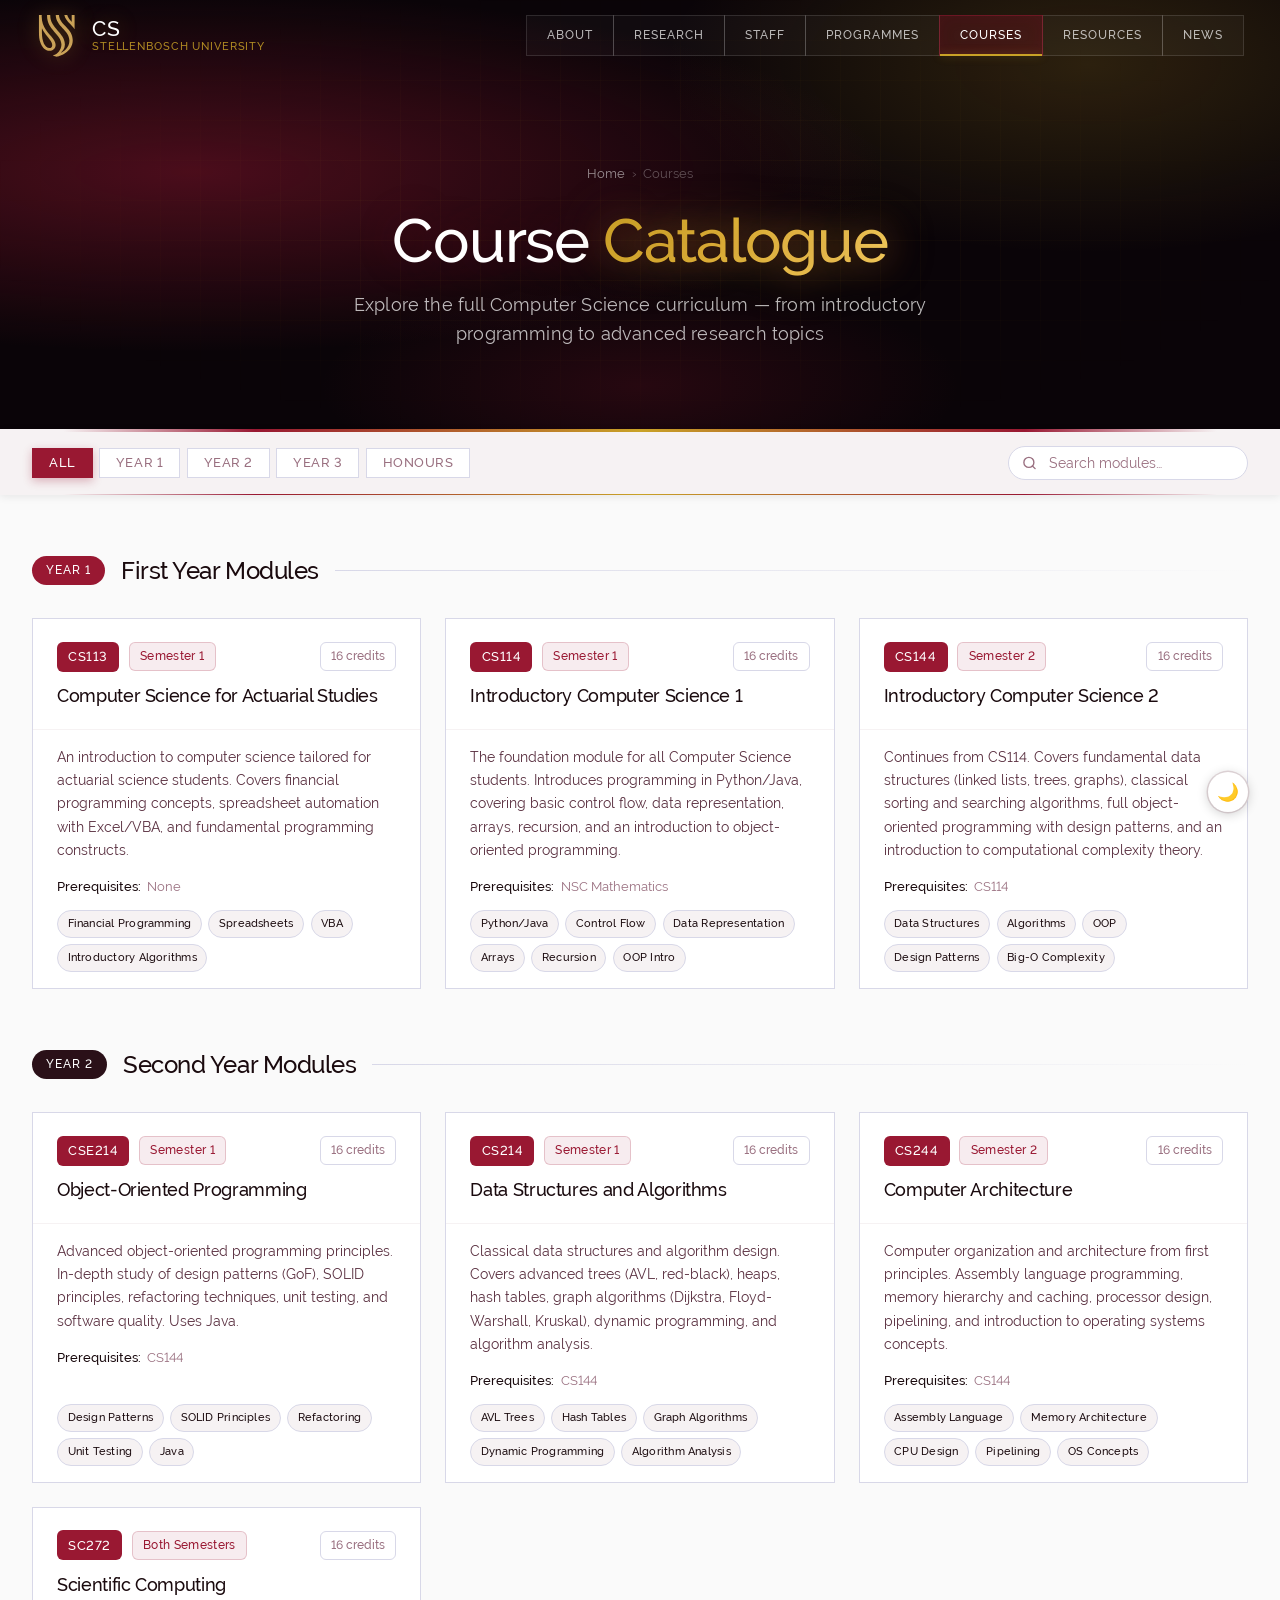
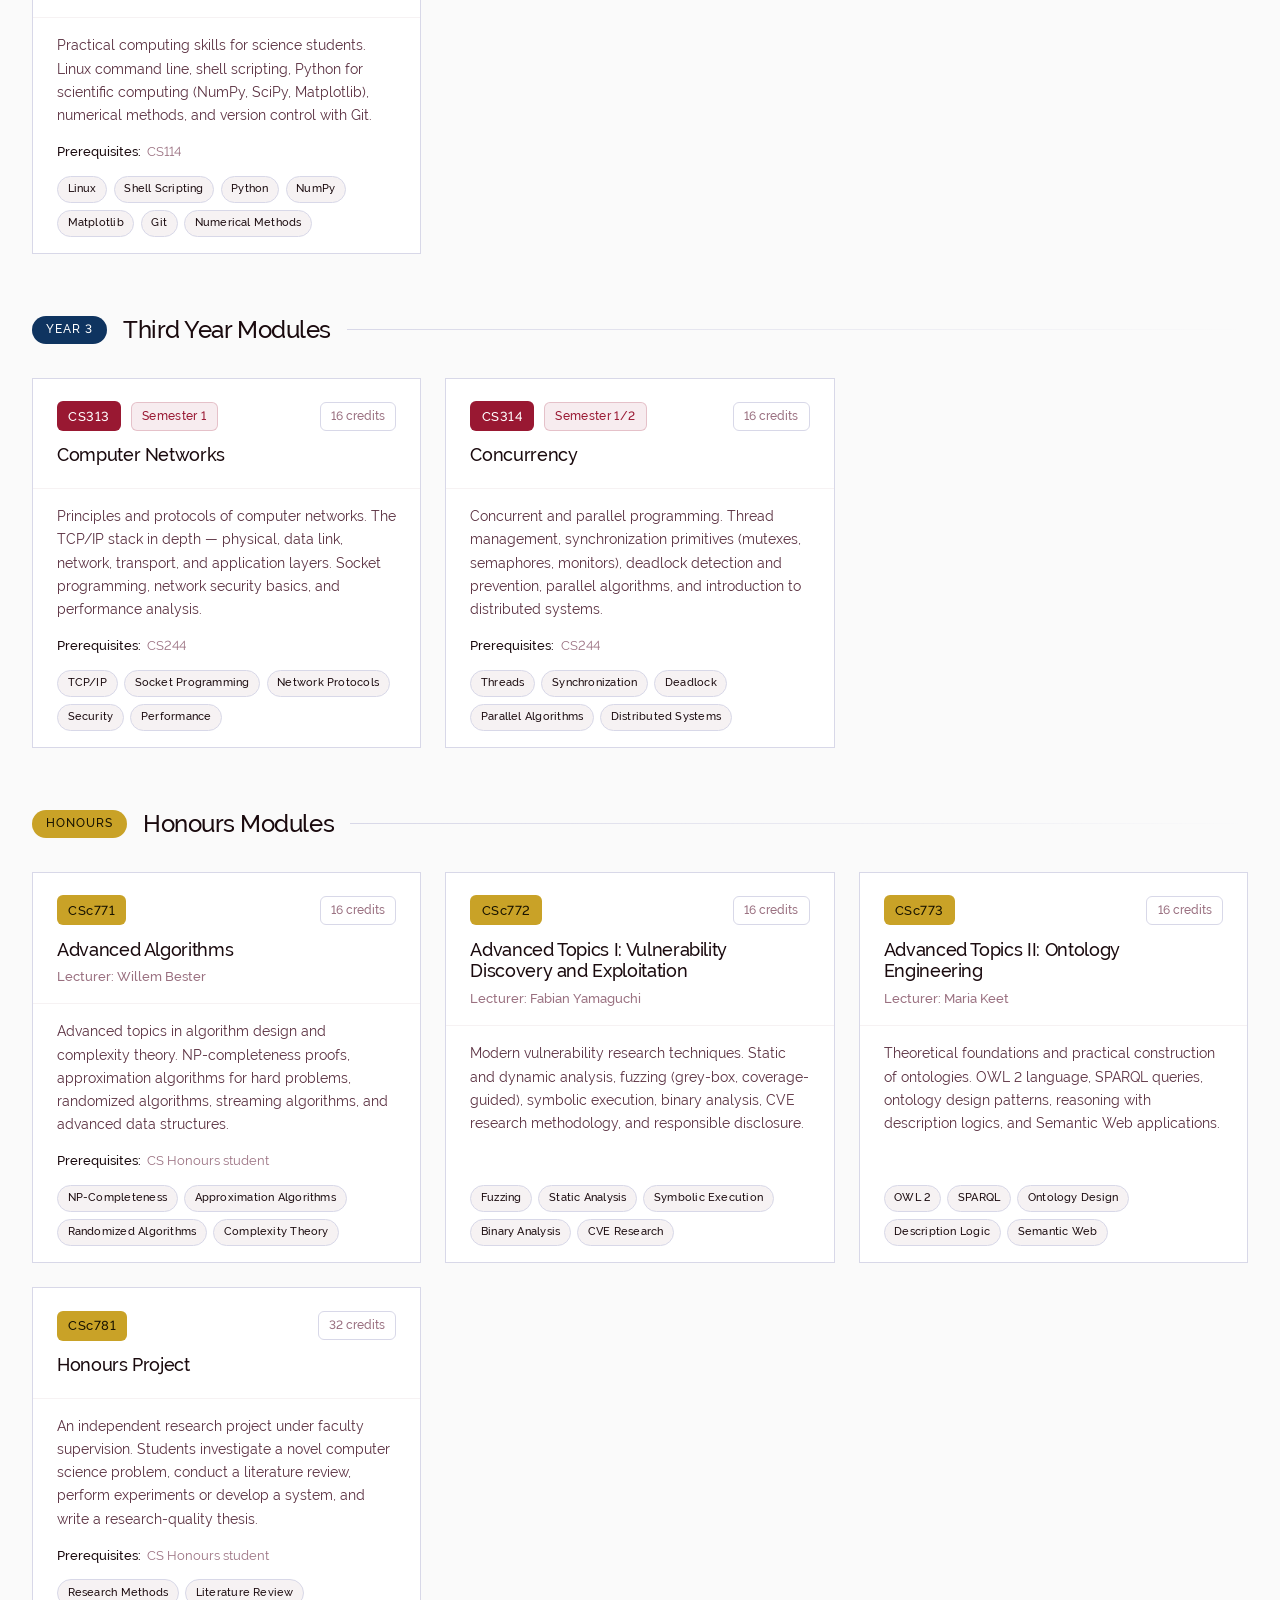
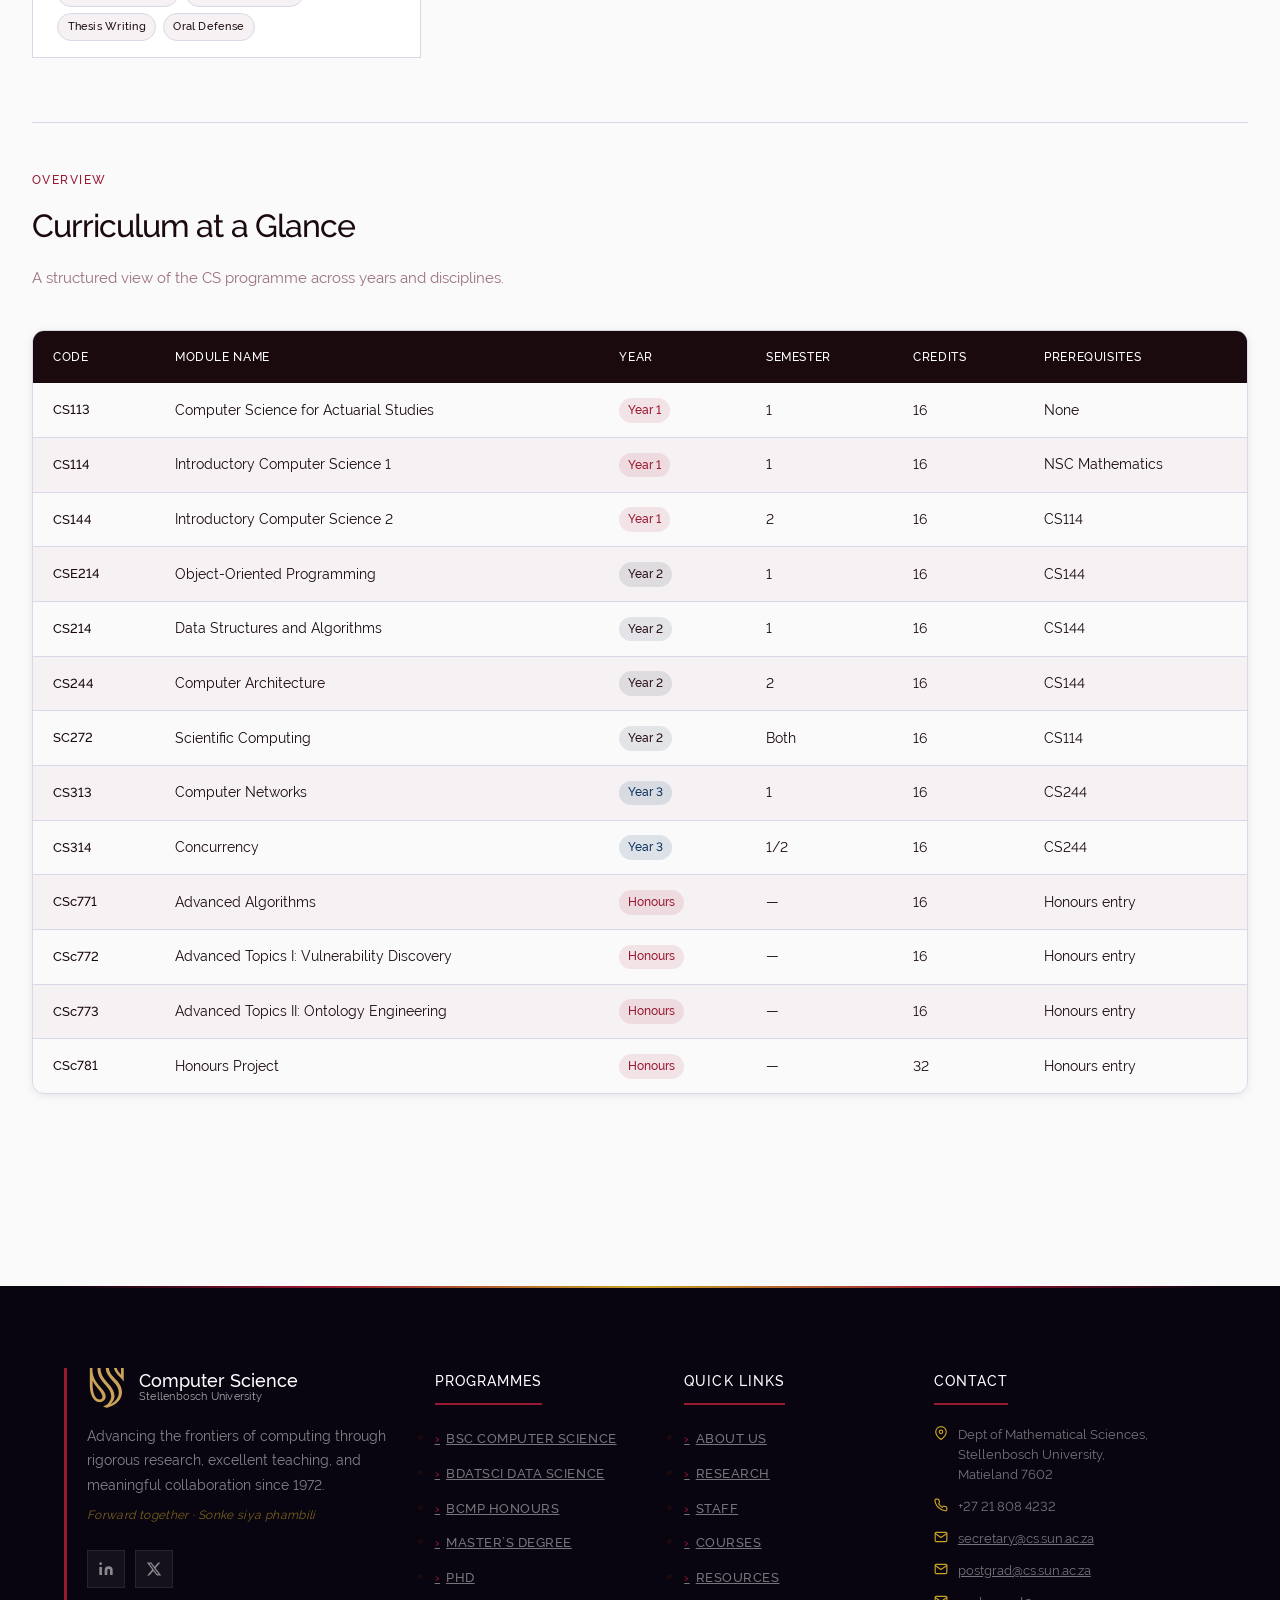
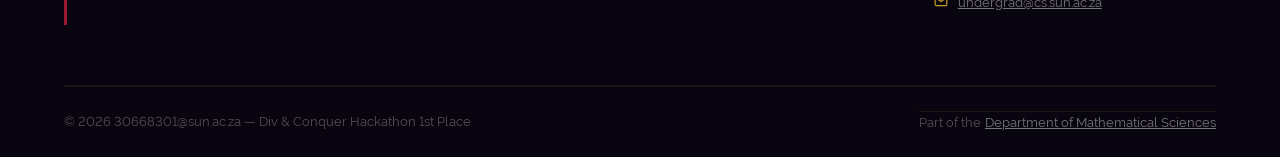
==== commit d0b451b3: "changed font to SU-Raleway" ====
--- a/courses.html
+++ b/courses.html
@@ -7,9 +7,12 @@
   <title>Courses | Computer Science | Stellenbosch University</title>
   <meta name="description" content="Browse the full course catalogue for the Computer Science Division at Stellenbosch University — modules from first year through postgraduate level." />
   <link rel="icon" type="image/svg+xml" href="su-logo.svg" />
-  <link rel="preconnect" href="https://fonts.googleapis.com" />
+  <meta property="og:title" content="Courses | Computer Science | Stellenbosch University" />
+  <meta property="og:description" content="Browse the full course catalogue for the Computer Science Division at Stellenbosch University — modules from first year through postgraduate level." />
+  <meta property="og:type" content="website" />
+  <meta property="og:image" content="su-logo.svg" />
+  <link rel="canonical" href="https://fibr0us.github.io/cs-su-website/courses.html" />
   <link rel="preconnect" href="https://fonts.gstatic.com" crossorigin />
-  <link href="https://fonts.googleapis.com/css2?family=Space+Grotesk:wght@400;500;600;700&family=Inter:wght@300;400;500;600&display=swap" rel="stylesheet" />
   <link rel="stylesheet" href="theme.css" />
   <style>
     *, *::before, *::after { box-sizing: border-box; margin: 0; padding: 0; }
--- a/theme.css
+++ b/theme.css
@@ -52,6 +52,31 @@
 
 
 /* ══════════════════════════════════════════════════════════════
+   0. SU RALEWAY FONT FACE (self-hosted from Stellenbosch University)
+   ══════════════════════════════════════════════════════════════ */
+@font-face {
+  font-family: 'Raleway';
+  src: url('fonts/SU-Raleway-Light.woff2') format('woff2');
+  font-weight: 300;
+  font-style: normal;
+  font-display: swap;
+}
+@font-face {
+  font-family: 'Raleway';
+  src: url('fonts/SU-Raleway-Regular.woff2') format('woff2');
+  font-weight: 400;
+  font-style: normal;
+  font-display: swap;
+}
+@font-face {
+  font-family: 'Raleway';
+  src: url('fonts/SU-Raleway-Medium.woff2') format('woff2');
+  font-weight: 500 900;
+  font-style: normal;
+  font-display: swap;
+}
+
+/* ══════════════════════════════════════════════════════════════
    1. DESIGN TOKENS — :root (light mode)
    All colour variables, spacing tokens, and component tokens.
    Dark mode overrides these in section 3.
@@ -102,8 +127,8 @@
   --radius-xl:  28px;
   --transition: 0.3s cubic-bezier(0.4, 0, 0.2, 1);
   --transition-slow: 0.6s cubic-bezier(0.4, 0, 0.2, 1);
-  --font-heading: 'Space Grotesk', sans-serif;
-  --font-body: 'Inter', sans-serif;
+  --font-heading: 'Raleway', sans-serif;
+  --font-body: 'Raleway', sans-serif;
   --nav-height: 72px;
 
   /* Aliases for pages that use older token names */
@@ -111,7 +136,7 @@
   --border-radius-sm: 6px;
   --dark-card:  #0f3460;
   --mid-gray:   #d8d8e8;
-  --font-head:  'Space Grotesk', sans-serif;
+  --font-head:  'Raleway', sans-serif;
   --max-w:      1200px;
   --nav-h:      72px;
   --shadow-red: 0 8px 32px rgba(153,24,50,.25);
@@ -120,6 +145,11 @@
 /* ══════════════════════════════════════════════════════════════
    2. SHARED LAYOUT UTILITY
    ══════════════════════════════════════════════════════════════ */
+html, body {
+  overflow-x: hidden;
+  max-width: 100%;
+}
+
 .container {
   max-width: 1200px;
   margin: 0 auto;
